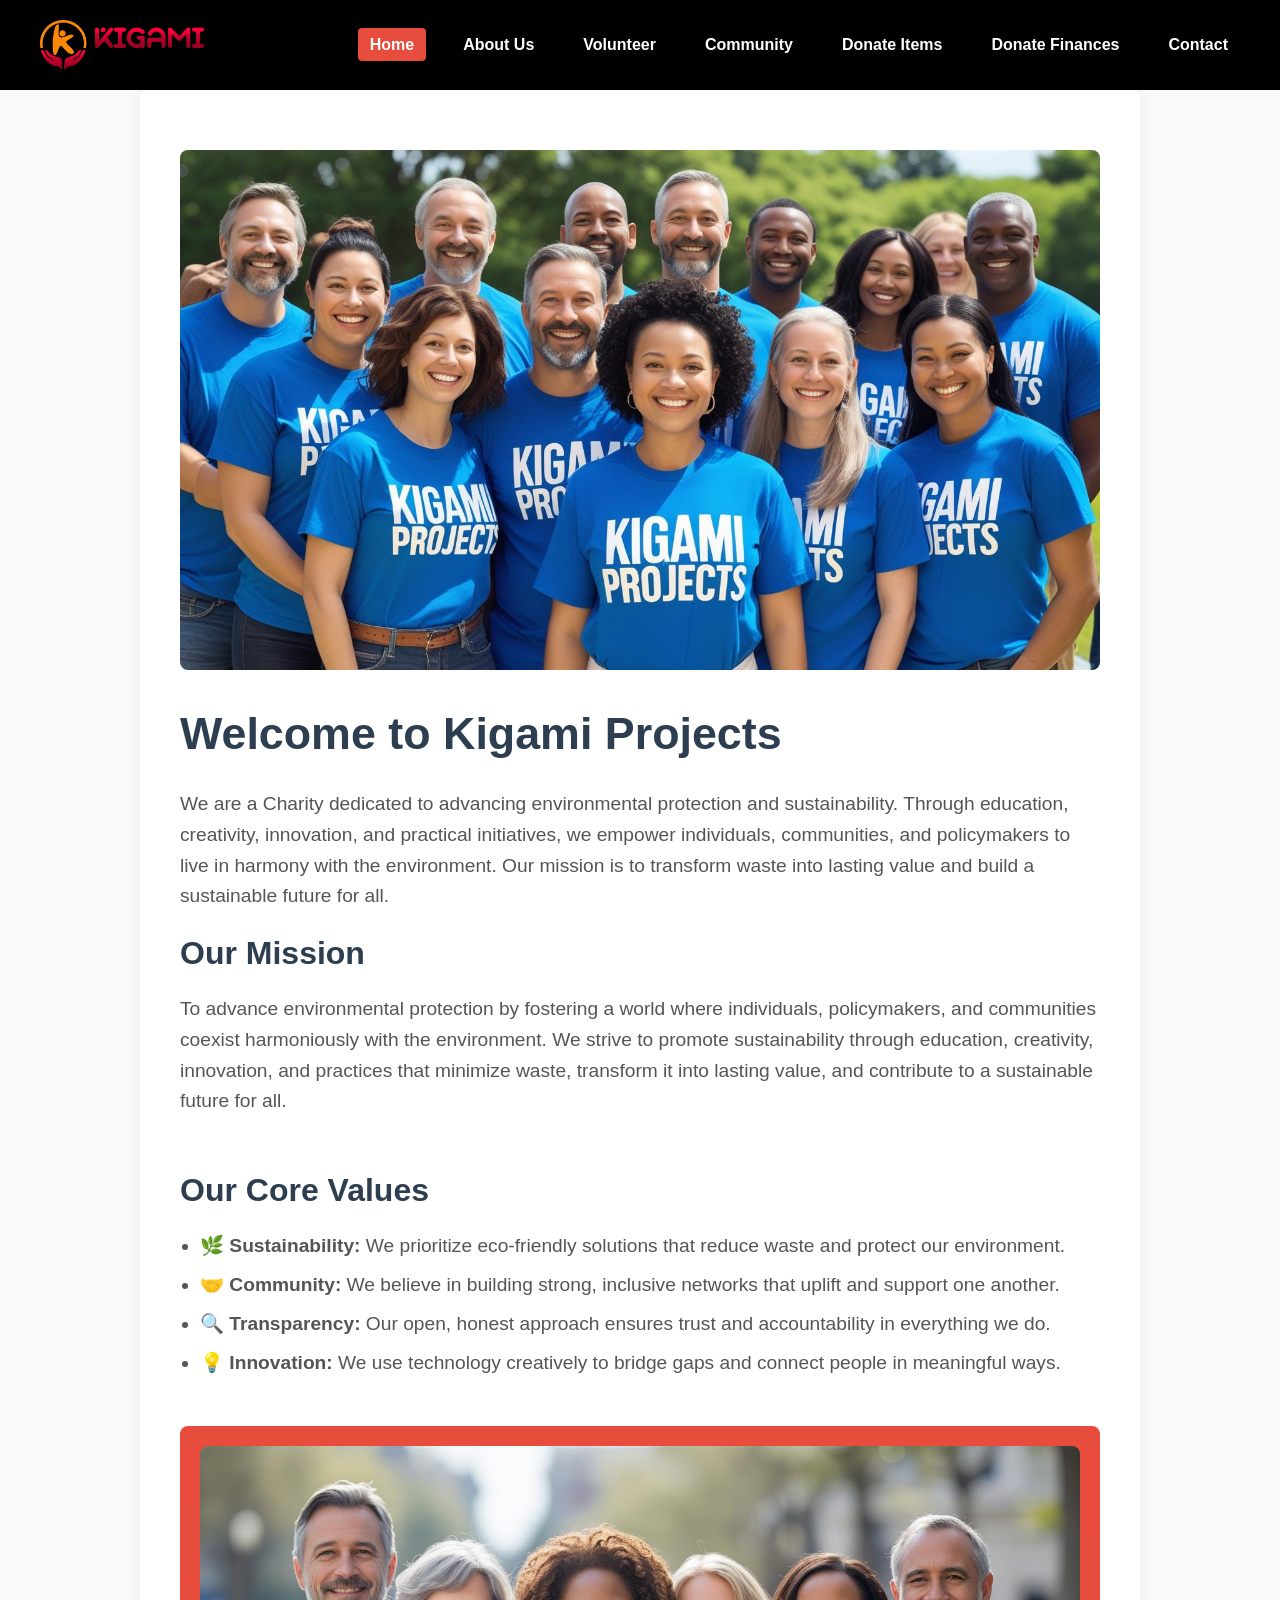
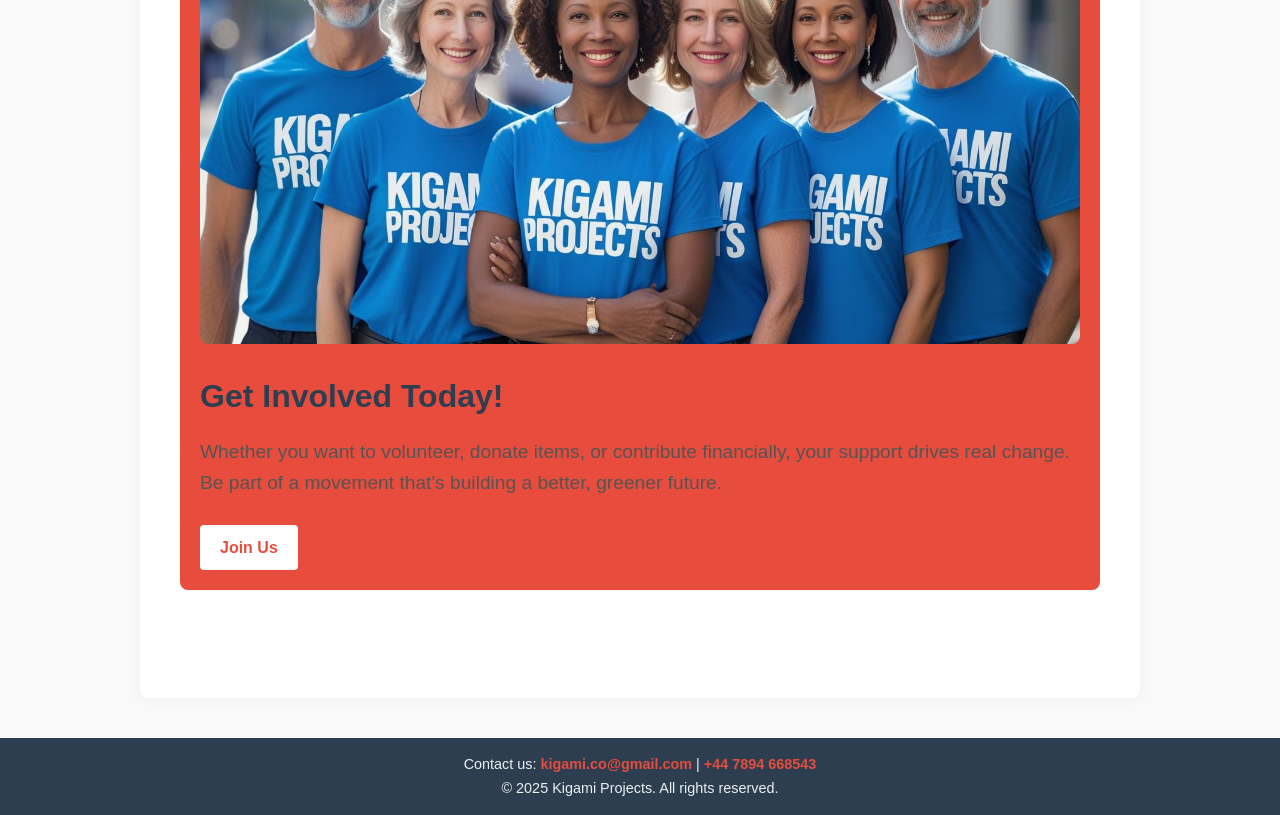
==== index.html @ dee763fe "Update index.html" ====
<!DOCTYPE html>
<html lang="en">
<head>
  <meta charset="UTF-8" />
  <meta name="viewport" content="width=device-width, initial-scale=1" />
  <meta name="description" content="Kigami Projects - Local, sustainable and virtual store via WhatsApp." />
  <title>Kigami Projects</title>
  <style>
    * {
      margin: 0;
      padding: 0;
      box-sizing: border-box;
    }

    body {
      font-family: 'Segoe UI', Tahoma, Geneva, Verdana, sans-serif;
      line-height: 1.6;
      background: #f9f9f9;
      color: #333;
      min-height: 100vh;
      display: flex;
      flex-direction: column;
    }

    header {
      background-color: #000000;
      padding: 20px 40px;
      display: flex;
      align-items: center;
      justify-content: space-between;
      position: relative;
    }

    header img {
      height: 50px;
      width: auto;
    }

    nav ul {
      list-style: none;
      display: flex;
      gap: 25px;
    }

    nav ul li a {
      color: #ffffff;
      text-decoration: none;
      font-weight: 600;
      padding: 8px 12px;
      border-radius: 4px;
      transition: background-color 0.3s ease;
    }

    nav ul li a:hover,
    nav ul li a:focus,
    nav ul li a[aria-current="page"] {
      background-color: #e74c3c;
      color: white;
      outline: none;
    }

    .hamburger {
      display: none;
      flex-direction: column;
      gap: 5px;
      cursor: pointer;
    }

    .hamburger div {
      width: 25px;
      height: 3px;
      background: white;
    }

    .mobile-menu {
      display: none;
      flex-direction: column;
      background-color: #000000;
      position: absolute;
      top: 100%;
      right: 40px;
      width: 200px;
      border-radius: 8px;
      overflow: hidden;
      z-index: 999;
    }

    .mobile-menu.show {
      display: flex;
    }

    .mobile-menu li a {
      padding: 12px 20px;
      display: block;
    }

    main {
      flex-grow: 1;
      padding: 60px 40px;
      max-width: 1000px;
      margin: 0 auto;
      background: white;
      box-shadow: 0 0 15px rgba(0,0,0,0.05);
      border-radius: 8px;
    }

    main h1 {
      font-size: 2.8rem;
      color: #2c3e50;
      margin-bottom: 20px;
    }

    main h2 {
      font-size: 2rem;
      color: #2c3e50;
      margin-bottom: 15px;
    }

    main p, main ul {
      font-size: 1.2rem;
      color: #555;
      margin-bottom: 1rem;
    }

    main ul {
      list-style-type: disc;
      margin-left: 20px;
    }

    main ul li {
      margin-bottom: 0.5rem;
    }

    section img {
      max-width: 100%;
      border-radius: 8px;
      margin-bottom: 20px;
    }

    main section[aria-label="Get Involved"] a {
      display: inline-block;
      margin-top: 10px;
      background: white;
      color: #e74c3c;
      padding: 10px 20px;
      border-radius: 4px;
      font-weight: 700;
      text-decoration: none;
      transition: background-color 0.3s ease;
    }

    main section[aria-label="Get Involved"] a:hover,
    main section[aria-label="Get Involved"] a:focus {
      background-color: #c0392b;
      color: white;
      outline: none;
    }

    footer {
      background-color: #2c3e50;
      color: #ecf0f1;
      padding: 15px 40px;
      text-align: center;
      font-size: 0.9rem;
      margin-top: 40px;
    }

    footer a {
      color: #e74c3c;
      text-decoration: none;
      font-weight: 600;
    }

    footer a:hover,
    footer a:focus {
      text-decoration: underline;
      outline: none;
    }

    @media (max-width: 768px) {
      nav ul {
        display: none;
      }

      .hamburger {
        display: flex;
      }
    }
  </style>
</head>
<body>
  <header>
    <img src="images/logo.png" alt="Kigami Projects Logo" />
    <nav>
      <ul class="desktop-menu" role="menubar" aria-label="Primary navigation">
        <li role="none"><a role="menuitem" href="index.html" aria-current="page">Home</a></li>
        <li role="none"><a role="menuitem" href="about.html">About Us</a></li>
        <!-- Removed Our Story -->
        <li role="none"><a role="menuitem" href="volunteer.html">Volunteer</a></li>
        <li role="none"><a role="menuitem" href="community.html">Community</a></li>
        <li role="none"><a role="menuitem" href="donate-items.html">Donate Items</a></li>
        <li role="none"><a role="menuitem" href="donate-finances.html">Donate Finances</a></li>
        <li role="none"><a role="menuitem" href="contact.html">Contact</a></li>
      </ul>
      <button class="hamburger" aria-label="Toggle menu" aria-expanded="false" aria-controls="mobileMenu" onclick="toggleMenu()">
        <div></div>
        <div></div>
        <div></div>
      </button>
      <ul class="mobile-menu" id="mobileMenu" role="menu" aria-label="Mobile Primary navigation">
        <li role="none"><a role="menuitem" href="index.html">Home</a></li>
        <li role="none"><a role="menuitem" href="about.html">About Us</a></li>
        <!-- Removed Our Story -->
        <li role="none"><a role="menuitem" href="volunteer.html">Volunteer</a></li>
        <li role="none"><a role="menuitem" href="community.html">Community</a></li>
        <li role="none"><a role="menuitem" href="donate-items.html">Donate Items</a></li>
        <li role="none"><a role="menuitem" href="donate-finances.html">Donate Finances</a></li>
        <li role="none"><a role="menuitem" href="contact.html">Contact</a></li>
      </ul>
    </nav>
  </header>

  <main>
    <section aria-label="Welcome Section">
      <img src="images/hero.jpg" alt="Community members engaging in a local sustainable market" />
      <h1>Welcome to Kigami Projects</h1>
      <p>We are a Charity dedicated to advancing environmental protection and sustainability. Through education, creativity, innovation, and practical initiatives, we empower individuals, communities, and policymakers to live in harmony with the environment. Our mission is to transform waste into lasting value and build a sustainable future for all.</p>
    </section>

    <section aria-label="Our Mission" style="margin-bottom: 3rem;">
      <h2>Our Mission</h2>
      <p>To advance environmental protection by fostering a world where individuals, policymakers, and communities coexist harmoniously with the 
        environment. We strive to promote sustainability through education, creativity, innovation, and practices that minimize waste, transform it into 
        lasting value, and contribute to a sustainable future for all.</p>
    </section>

    <section aria-label="Our Values" style="margin-bottom: 3rem;">
      <h2>Our Core Values</h2>
      <ul>
        <li>🌿 <strong>Sustainability:</strong> We prioritize eco-friendly solutions that reduce waste and protect our environment.</li>
        <li>🤝 <strong>Community:</strong> We believe in building strong, inclusive networks that uplift and support one another.</li>
        <li>🔍 <strong>Transparency:</strong> Our open, honest approach ensures trust and accountability in everything we do.</li>
        <li>💡 <strong>Innovation:</strong> We use technology creatively to bridge gaps and connect people in meaningful ways.</li>
      </ul>
    </section>

    <section aria-label="Get Involved" style="margin-bottom: 3rem; background-color: #e74c3c; color: white; padding: 20px; border-radius: 8px;">
      <img src="images/community.jpg" alt="Volunteers and community members working together" />
      <h2>Get Involved Today!</h2>
      <p>Whether you want to volunteer, donate items, or contribute financially, your support drives real change. Be part of a movement that's building a better, greener future.</p>
      <a href="contact.html">Join Us</a>
    </section>
  </main>

  <footer>
    <p>Contact us: <a href="mailto:kigami.co@gmail.com">kigami.co@gmail.com</a> | <a href="tel:+447894668543">+44 7894 668543</a></p>
    <p>&copy; 2025 Kigami Projects. All rights reserved.</p>
  </footer>

  <script>
    function toggleMenu() {
      const menu = document.getElementById("mobileMenu");
      const hamburger = document.querySelector(".hamburger");
      const isExpanded = hamburger.getAttribute("aria-expanded") === "true";
      if (isExpanded) {
        menu.classList.remove("show");
        hamburger.setAttribute("aria-expanded", "false");
      } else {
        menu.classList.add("show");
        hamburger.setAttribute("aria-expanded", "true");
        menu.querySelector("a").focus();
      }
    }
  </script>
</body>
</html>
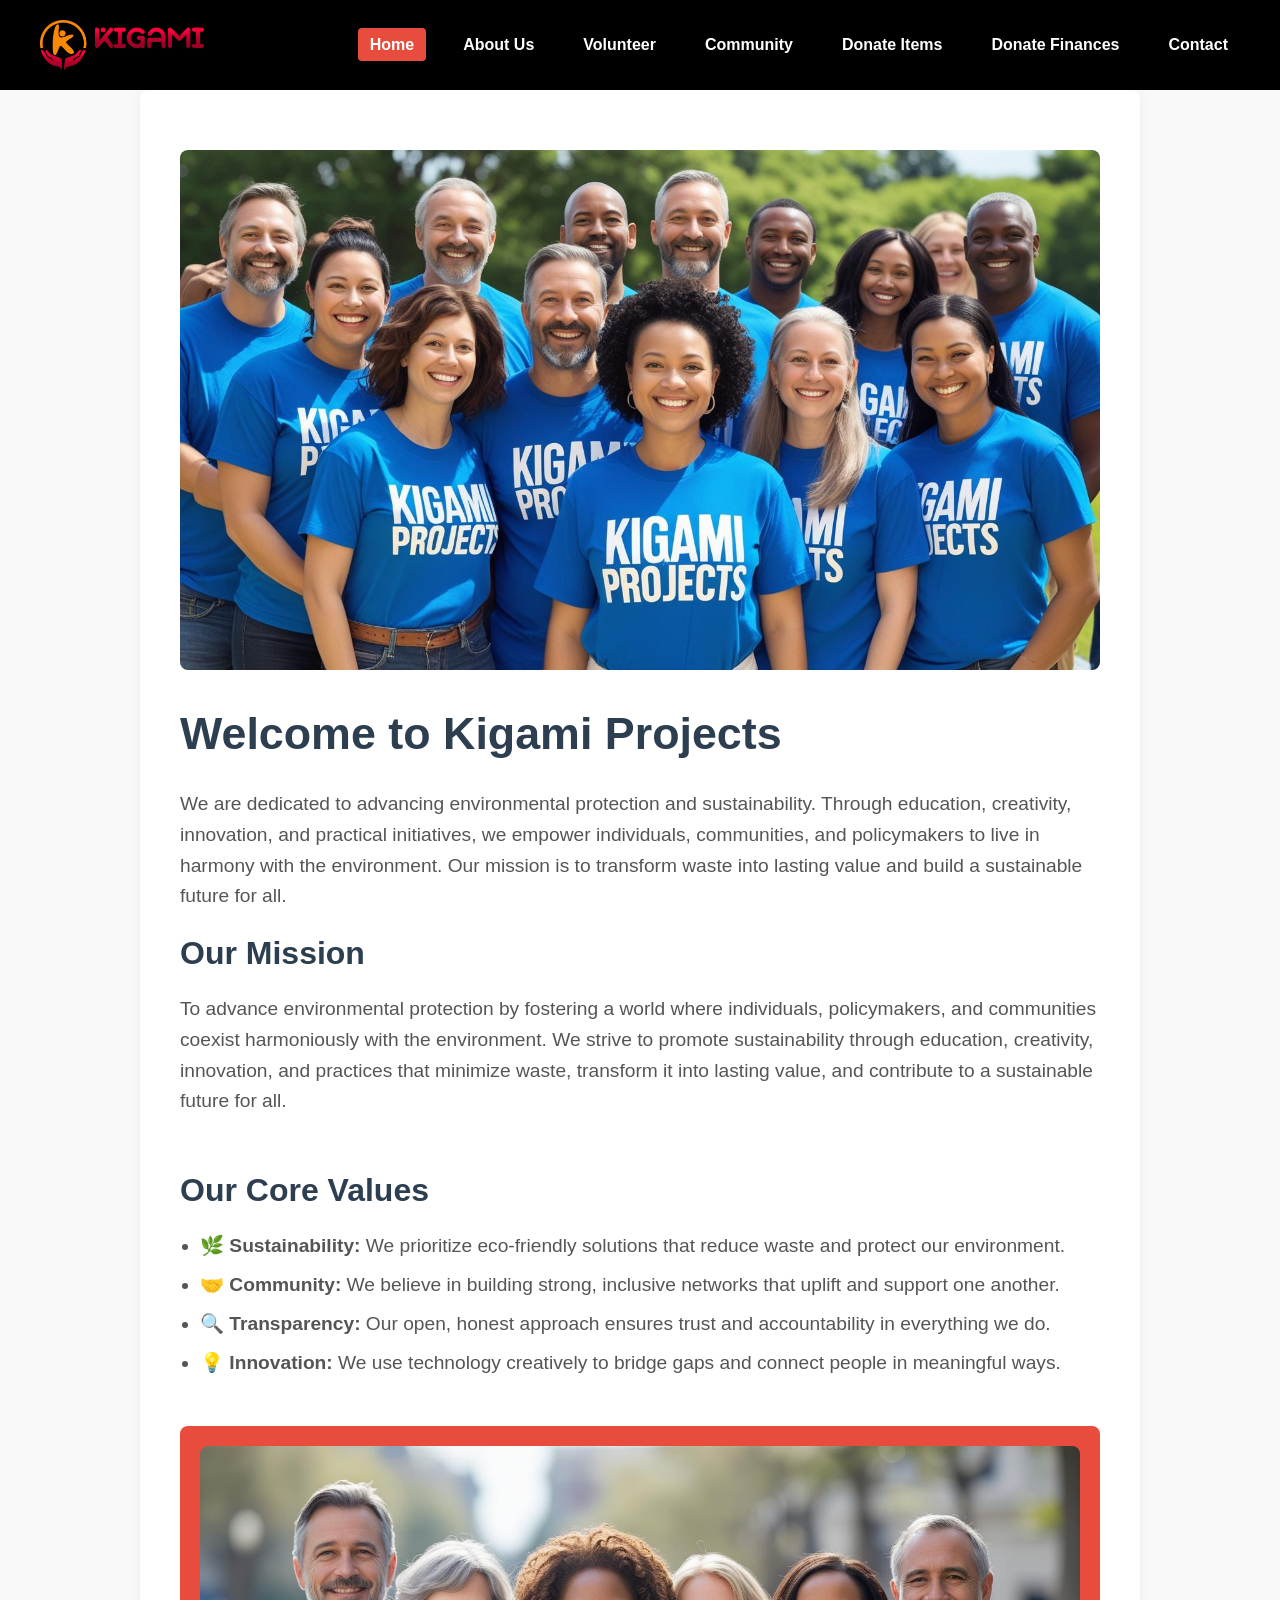
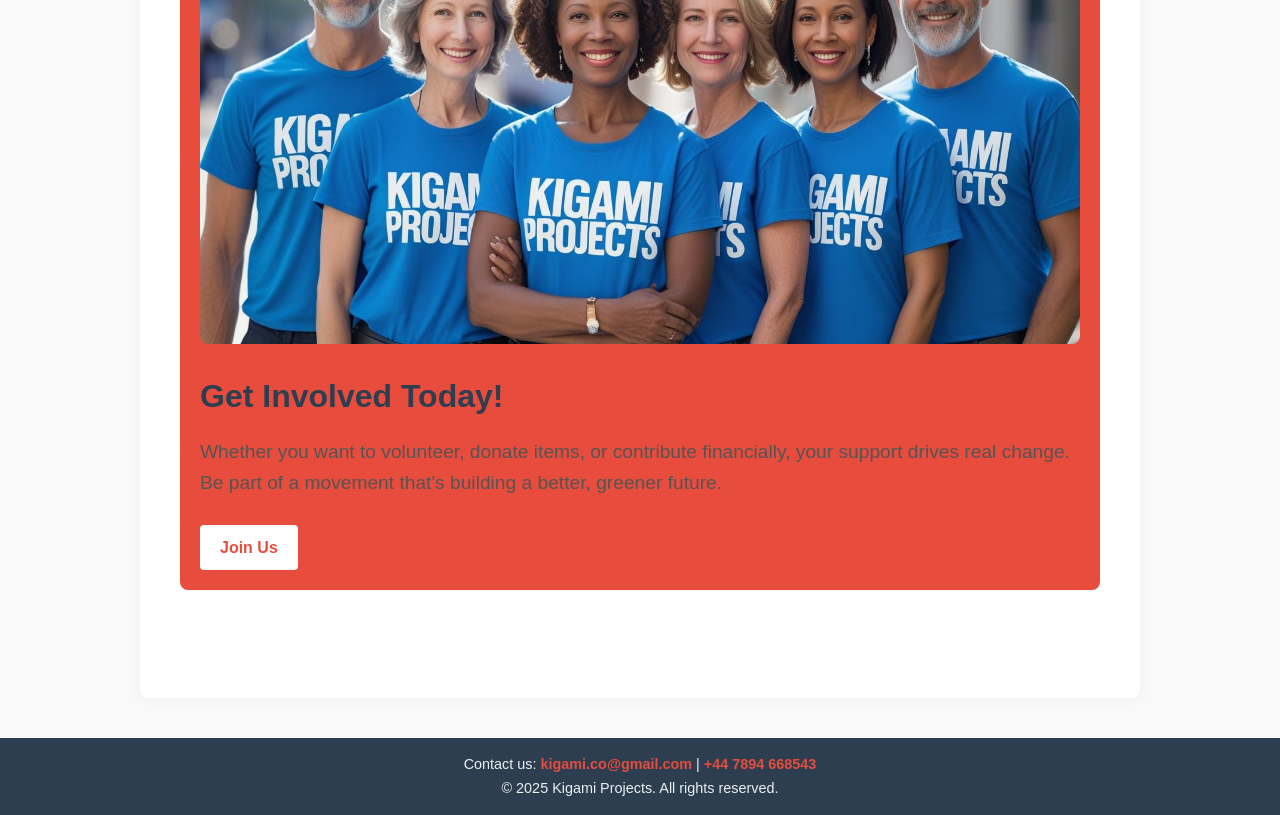
==== commit dd07a84f: "Update community, index, and about pages" ====
--- a/index.html
+++ b/index.html
@@ -224,7 +224,7 @@
     <section aria-label="Welcome Section">
       <img src="images/hero.jpg" alt="Community members engaging in a local sustainable market" />
       <h1>Welcome to Kigami Projects</h1>
-      <p>We are a Charity dedicated to advancing environmental protection and sustainability. Through education, creativity, innovation, and practical initiatives, we empower individuals, communities, and policymakers to live in harmony with the environment. Our mission is to transform waste into lasting value and build a sustainable future for all.</p>
+      <p>We are dedicated to advancing environmental protection and sustainability. Through education, creativity, innovation, and practical initiatives, we empower individuals, communities, and policymakers to live in harmony with the environment. Our mission is to transform waste into lasting value and build a sustainable future for all.</p>
     </section>
 
     <section aria-label="Our Mission" style="margin-bottom: 3rem;">
@@ -273,4 +273,4 @@
     }
   </script>
 </body>
-</html>
+</html>
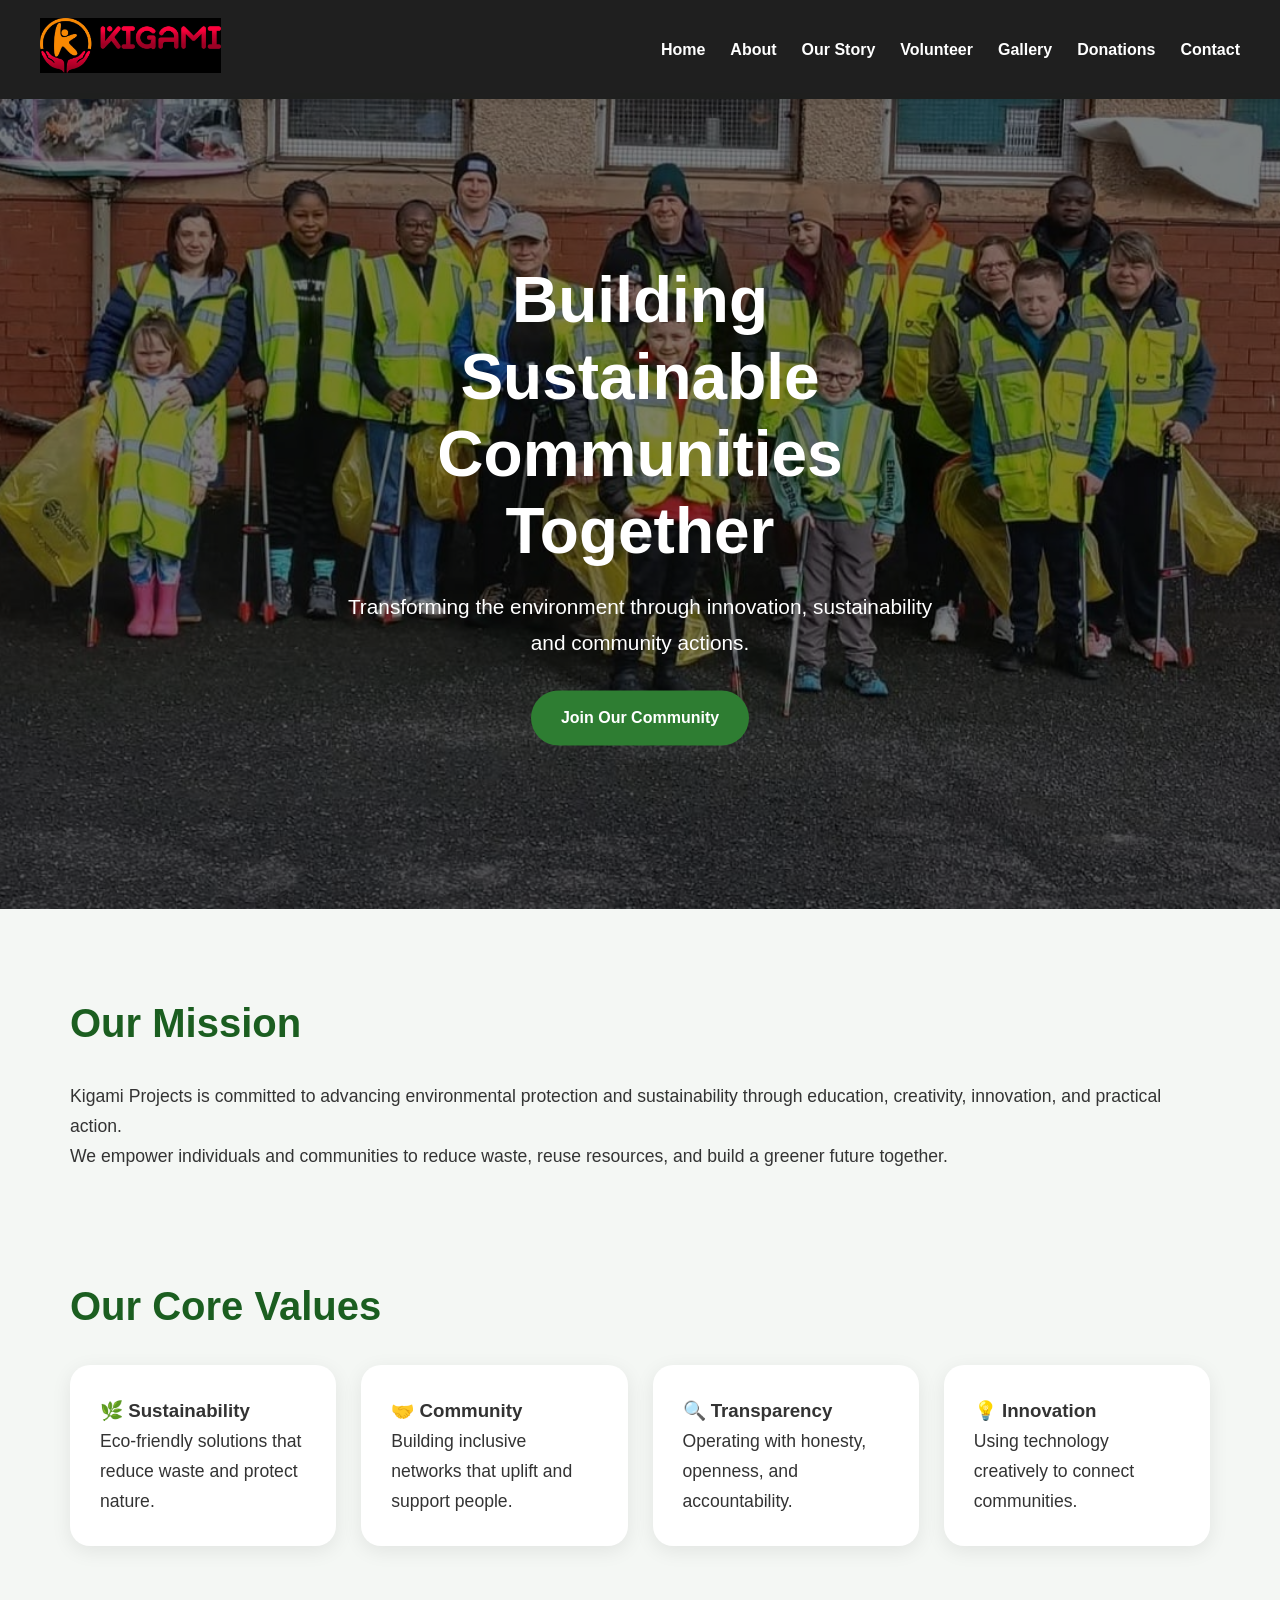
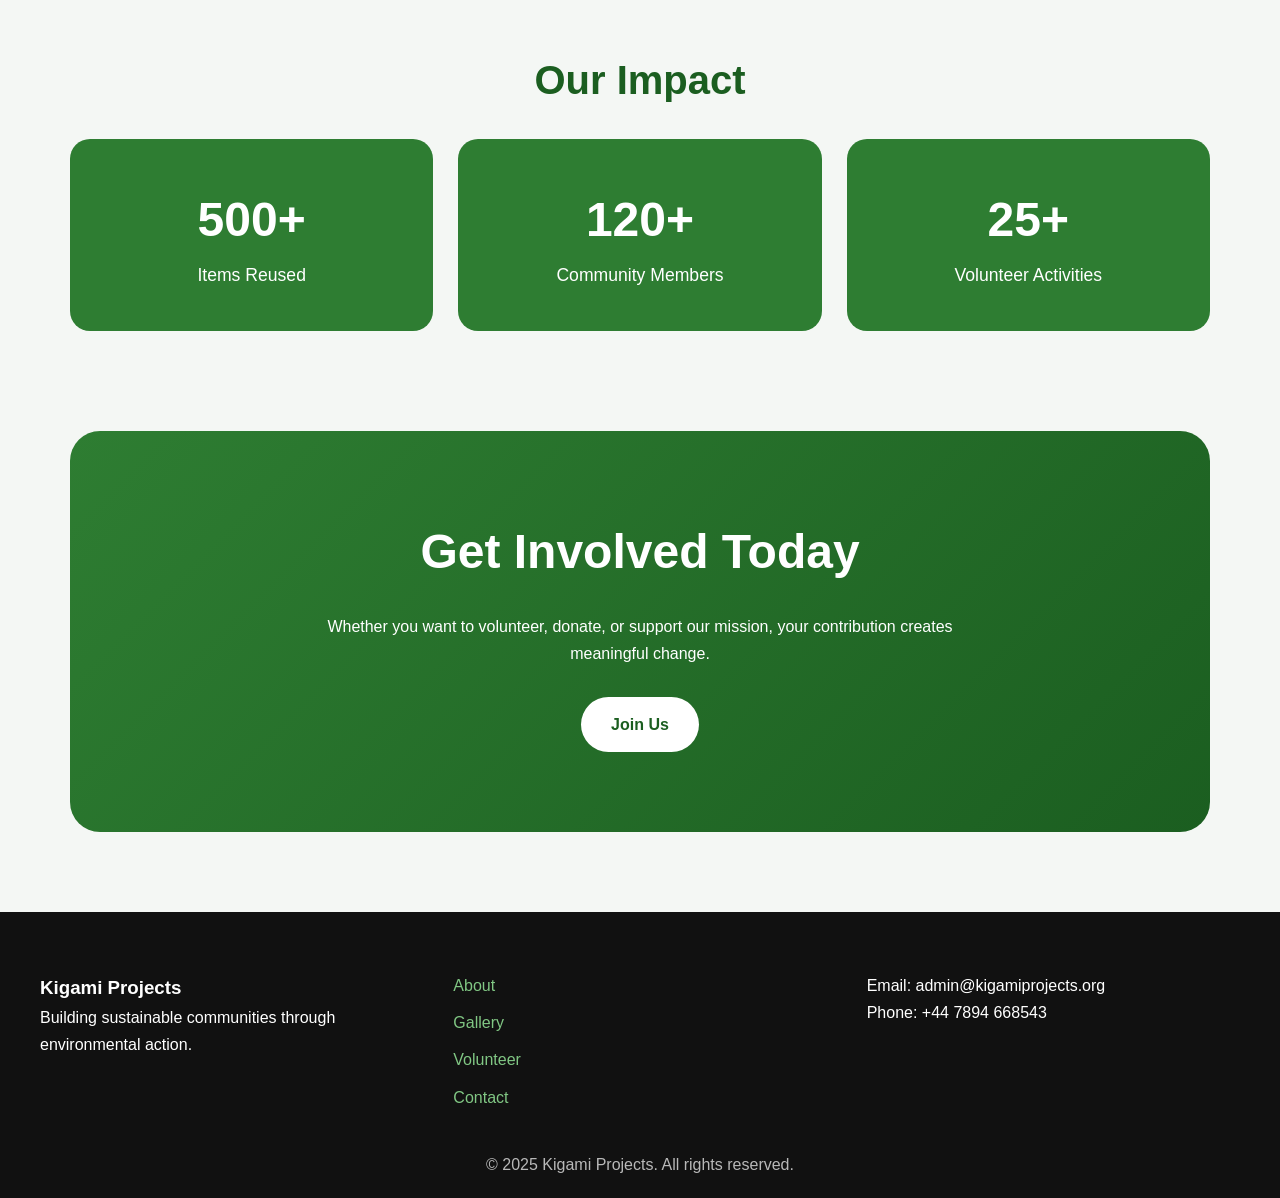
==== commit 907378d9: "Updated Kigami website design and pages" ====
--- a/index.html
+++ b/index.html
@@ -1,276 +1,208 @@
 <!DOCTYPE html>
 <html lang="en">
+  <link rel="stylesheet" href="style.css">
 <head>
   <meta charset="UTF-8" />
-  <meta name="viewport" content="width=device-width, initial-scale=1" />
-  <meta name="description" content="Kigami Projects - Local, sustainable and virtual store via WhatsApp." />
+  <meta name="viewport" content="width=device-width, initial-scale=1.0"/>
+  <meta name="description" content="Kigami Projects - Building sustainable communities through environmental action." />
+
   <title>Kigami Projects</title>
-  <style>
-    * {
-      margin: 0;
-      padding: 0;
-      box-sizing: border-box;
-    }
-
-    body {
-      font-family: 'Segoe UI', Tahoma, Geneva, Verdana, sans-serif;
-      line-height: 1.6;
-      background: #f9f9f9;
-      color: #333;
-      min-height: 100vh;
-      display: flex;
-      flex-direction: column;
-    }
-
-    header {
-      background-color: #000000;
-      padding: 20px 40px;
-      display: flex;
-      align-items: center;
-      justify-content: space-between;
-      position: relative;
-    }
-
-    header img {
-      height: 50px;
-      width: auto;
-    }
-
-    nav ul {
-      list-style: none;
-      display: flex;
-      gap: 25px;
-    }
-
-    nav ul li a {
-      color: #ffffff;
-      text-decoration: none;
-      font-weight: 600;
-      padding: 8px 12px;
-      border-radius: 4px;
-      transition: background-color 0.3s ease;
-    }
-
-    nav ul li a:hover,
-    nav ul li a:focus,
-    nav ul li a[aria-current="page"] {
-      background-color: #e74c3c;
-      color: white;
-      outline: none;
-    }
-
-    .hamburger {
-      display: none;
-      flex-direction: column;
-      gap: 5px;
-      cursor: pointer;
-    }
-
-    .hamburger div {
-      width: 25px;
-      height: 3px;
-      background: white;
-    }
-
-    .mobile-menu {
-      display: none;
-      flex-direction: column;
-      background-color: #000000;
-      position: absolute;
-      top: 100%;
-      right: 40px;
-      width: 200px;
-      border-radius: 8px;
-      overflow: hidden;
-      z-index: 999;
-    }
-
-    .mobile-menu.show {
-      display: flex;
-    }
-
-    .mobile-menu li a {
-      padding: 12px 20px;
-      display: block;
-    }
-
-    main {
-      flex-grow: 1;
-      padding: 60px 40px;
-      max-width: 1000px;
-      margin: 0 auto;
-      background: white;
-      box-shadow: 0 0 15px rgba(0,0,0,0.05);
-      border-radius: 8px;
-    }
-
-    main h1 {
-      font-size: 2.8rem;
-      color: #2c3e50;
-      margin-bottom: 20px;
-    }
-
-    main h2 {
-      font-size: 2rem;
-      color: #2c3e50;
-      margin-bottom: 15px;
-    }
-
-    main p, main ul {
-      font-size: 1.2rem;
-      color: #555;
-      margin-bottom: 1rem;
-    }
-
-    main ul {
-      list-style-type: disc;
-      margin-left: 20px;
-    }
-
-    main ul li {
-      margin-bottom: 0.5rem;
-    }
-
-    section img {
-      max-width: 100%;
-      border-radius: 8px;
-      margin-bottom: 20px;
-    }
-
-    main section[aria-label="Get Involved"] a {
-      display: inline-block;
-      margin-top: 10px;
-      background: white;
-      color: #e74c3c;
-      padding: 10px 20px;
-      border-radius: 4px;
-      font-weight: 700;
-      text-decoration: none;
-      transition: background-color 0.3s ease;
-    }
-
-    main section[aria-label="Get Involved"] a:hover,
-    main section[aria-label="Get Involved"] a:focus {
-      background-color: #c0392b;
-      color: white;
-      outline: none;
-    }
-
-    footer {
-      background-color: #2c3e50;
-      color: #ecf0f1;
-      padding: 15px 40px;
-      text-align: center;
-      font-size: 0.9rem;
-      margin-top: 40px;
-    }
-
-    footer a {
-      color: #e74c3c;
-      text-decoration: none;
-      font-weight: 600;
-    }
-
-    footer a:hover,
-    footer a:focus {
-      text-decoration: underline;
-      outline: none;
-    }
-
-    @media (max-width: 768px) {
-      nav ul {
-        display: none;
-      }
-
-      .hamburger {
-        display: flex;
-      }
-    }
-  </style>
+
+  <link rel="stylesheet" href="style.css">
 </head>
+
 <body>
+
+  <!-- HEADER -->
   <header>
-    <img src="images/logo.png" alt="Kigami Projects Logo" />
+    <div class="logo">
+      <img src="images/logo.png" alt="Kigami Projects Logo">
+    </div>
+
     <nav>
-      <ul class="desktop-menu" role="menubar" aria-label="Primary navigation">
-        <li role="none"><a role="menuitem" href="index.html" aria-current="page">Home</a></li>
-        <li role="none"><a role="menuitem" href="about.html">About Us</a></li>
-        <!-- Removed Our Story -->
-        <li role="none"><a role="menuitem" href="volunteer.html">Volunteer</a></li>
-        <li role="none"><a role="menuitem" href="community.html">Community</a></li>
-        <li role="none"><a role="menuitem" href="donate-items.html">Donate Items</a></li>
-        <li role="none"><a role="menuitem" href="donate-finances.html">Donate Finances</a></li>
-        <li role="none"><a role="menuitem" href="contact.html">Contact</a></li>
+      <ul class="desktop-menu">
+        <li><a href="index.html">Home</a></li>
+        <li><a href="about.html">About</a></li>
+         <li><a href="our-story.html">Our Story</a></li>
+        <li><a href="volunteer.html">Volunteer</a></li>
+        <li><a href="gallery.html">Gallery</a></li>
+        <li><a href="donations.html">Donations</a></li>
+        <li><a href="contact.html">Contact</a></li>
       </ul>
-      <button class="hamburger" aria-label="Toggle menu" aria-expanded="false" aria-controls="mobileMenu" onclick="toggleMenu()">
-        <div></div>
-        <div></div>
-        <div></div>
+
+      <!-- MOBILE MENU BUTTON -->
+      <button class="hamburger" onclick="toggleMenu()">
+        ☰
       </button>
-      <ul class="mobile-menu" id="mobileMenu" role="menu" aria-label="Mobile Primary navigation">
-        <li role="none"><a role="menuitem" href="index.html">Home</a></li>
-        <li role="none"><a role="menuitem" href="about.html">About Us</a></li>
-        <!-- Removed Our Story -->
-        <li role="none"><a role="menuitem" href="volunteer.html">Volunteer</a></li>
-        <li role="none"><a role="menuitem" href="community.html">Community</a></li>
-        <li role="none"><a role="menuitem" href="donate-items.html">Donate Items</a></li>
-        <li role="none"><a role="menuitem" href="donate-finances.html">Donate Finances</a></li>
-        <li role="none"><a role="menuitem" href="contact.html">Contact</a></li>
+
+      <!-- MOBILE MENU -->
+      <ul class="mobile-menu" id="mobileMenu">
+        <li><a href="index.html">Home</a></li>
+        <li><a href="about.html">About</a></li>
+         <li><a href="our-story.html">Our Story</a></li>
+        <li><a href="volunteer.html">Volunteer</a></li>
+        <li><a href="gallery.html">Gallery</a></li>
+        <li><a href="donations.html">Donations</a></li>
+        <li><a href="contact.html">Contact</a></li>
       </ul>
     </nav>
   </header>
 
+  <!-- HERO SECTION -->
+  <section class="hero">
+
+    <div class="hero-overlay"></div>
+
+    <img src="images/hero.jpg" alt="Community sustainability project">
+
+    <div class="hero-content">
+      <h1>Building Sustainable Communities Together</h1>
+
+      <p>
+        Transforming the environment through innovation, sustainability and community actions.
+      </p>
+
+      <a href="volunteer.html" class="btn">
+        Join Our Community
+      </a>
+    </div>
+
+  </section>
+
+  <!-- MAIN CONTENT -->
   <main>
-    <section aria-label="Welcome Section">
-      <img src="images/hero.jpg" alt="Community members engaging in a local sustainable market" />
-      <h1>Welcome to Kigami Projects</h1>
-      <p>We are dedicated to advancing environmental protection and sustainability. Through education, creativity, innovation, and practical initiatives, we empower individuals, communities, and policymakers to live in harmony with the environment. Our mission is to transform waste into lasting value and build a sustainable future for all.</p>
-    </section>
-
-    <section aria-label="Our Mission" style="margin-bottom: 3rem;">
+
+    <!-- MISSION -->
+    <section class="section">
       <h2>Our Mission</h2>
-      <p>To advance environmental protection by fostering a world where individuals, policymakers, and communities coexist harmoniously with the 
-        environment. We strive to promote sustainability through education, creativity, innovation, and practices that minimize waste, transform it into 
-        lasting value, and contribute to a sustainable future for all.</p>
-    </section>
-
-    <section aria-label="Our Values" style="margin-bottom: 3rem;">
+
+      <p>
+        Kigami Projects is committed to advancing environmental
+        protection and sustainability through education,
+        creativity, innovation, and practical action.
+      </p>
+
+      <p>
+        We empower individuals and communities to reduce waste,
+        reuse resources, and build a greener future together.
+      </p>
+    </section>
+
+    <!-- VALUES -->
+    <section class="section">
       <h2>Our Core Values</h2>
-      <ul>
-        <li>🌿 <strong>Sustainability:</strong> We prioritize eco-friendly solutions that reduce waste and protect our environment.</li>
-        <li>🤝 <strong>Community:</strong> We believe in building strong, inclusive networks that uplift and support one another.</li>
-        <li>🔍 <strong>Transparency:</strong> Our open, honest approach ensures trust and accountability in everything we do.</li>
-        <li>💡 <strong>Innovation:</strong> We use technology creatively to bridge gaps and connect people in meaningful ways.</li>
-      </ul>
-    </section>
-
-    <section aria-label="Get Involved" style="margin-bottom: 3rem; background-color: #e74c3c; color: white; padding: 20px; border-radius: 8px;">
-      <img src="images/community.jpg" alt="Volunteers and community members working together" />
-      <h2>Get Involved Today!</h2>
-      <p>Whether you want to volunteer, donate items, or contribute financially, your support drives real change. Be part of a movement that's building a better, greener future.</p>
-      <a href="contact.html">Join Us</a>
-    </section>
+
+      <div class="values-grid">
+
+        <div class="value-card">
+          <h3>🌿 Sustainability</h3>
+          <p>
+            Eco-friendly solutions that reduce waste and protect nature.
+          </p>
+        </div>
+
+        <div class="value-card">
+          <h3>🤝 Community</h3>
+          <p>
+            Building inclusive networks that uplift and support people.
+          </p>
+        </div>
+
+        <div class="value-card">
+          <h3>🔍 Transparency</h3>
+          <p>
+            Operating with honesty, openness, and accountability.
+          </p>
+        </div>
+
+        <div class="value-card">
+          <h3>💡 Innovation</h3>
+          <p>
+            Using technology creatively to connect communities.
+          </p>
+        </div>
+
+      </div>
+    </section>
+
+    <!-- IMPACT -->
+    <section class="section impact-section">
+
+      <h2>Our Impact</h2>
+
+      <div class="impact-grid">
+
+        <div class="impact-card">
+          <h3>500+</h3>
+          <p>Items Reused</p>
+        </div>
+
+        <div class="impact-card">
+          <h3>120+</h3>
+          <p>Community Members</p>
+        </div>
+
+        <div class="impact-card">
+          <h3>25+</h3>
+          <p>Volunteer Activities</p>
+        </div>
+
+      </div>
+
+    </section>
+
+    <!-- CTA -->
+    <section class="cta-section">
+
+      <h2>Get Involved Today</h2>
+
+      <p>
+        Whether you want to volunteer, donate, or support our mission,
+        your contribution creates meaningful change.
+      </p>
+
+      <a href="contact.html" class="btn white-btn">
+        Join Us
+      </a>
+
+    </section>
+
   </main>
 
+  <!-- FOOTER -->
   <footer>
-    <p>Contact us: <a href="mailto:kigami.co@gmail.com">kigami.co@gmail.com</a> | <a href="tel:+447894668543">+44 7894 668543</a></p>
-    <p>&copy; 2025 Kigami Projects. All rights reserved.</p>
+
+    <div class="footer-content">
+
+      <div>
+        <h3>Kigami Projects</h3>
+
+        <p>
+          Building sustainable communities through environmental action.
+        </p>
+      </div>
+
+      <div class="footer-links">
+        <a href="about.html">About</a>
+        <a href="gallery.html">Gallery</a>
+        <a href="volunteer.html">Volunteer</a>
+        <a href="contact.html">Contact</a>
+      </div>
+
+      <div>
+        <p>Email: admin@kigamiprojects.org</p>
+        <p>Phone: +44 7894 668543</p>
+      </div>
+
+    </div>
+
+    <p class="copyright">
+      © 2025 Kigami Projects. All rights reserved.
+    </p>
+
   </footer>
 
-  <script>
-    function toggleMenu() {
-      const menu = document.getElementById("mobileMenu");
-      const hamburger = document.querySelector(".hamburger");
-      const isExpanded = hamburger.getAttribute("aria-expanded") === "true";
-      if (isExpanded) {
-        menu.classList.remove("show");
-        hamburger.setAttribute("aria-expanded", "false");
-      } else {
-        menu.classList.add("show");
-        hamburger.setAttribute("aria-expanded", "true");
-        menu.querySelector("a").focus();
-      }
-    }
-  </script>
+  <script src="script.js"></script>
+
 </body>
 </html>
--- a/style.css
+++ b/style.css
@@ -0,0 +1,431 @@
+* {
+  margin: 0;
+  padding: 0;
+  box-sizing: border-box;
+}
+
+body {
+  font-family: 'Segoe UI', sans-serif;
+  background: #f4f7f4;
+  color: #333;
+  line-height: 1.7;
+}
+
+/* HEADER */
+
+header {
+  position: sticky;
+  top: 0;
+  z-index: 1000;
+
+  display: flex;
+  justify-content: space-between;
+  align-items: center;
+
+  padding: 18px 40px;
+
+  background: rgba(20,20,20,0.95);
+  backdrop-filter: blur(10px);
+
+  box-shadow: 0 2px 10px rgba(0,0,0,0.1);
+}
+
+.logo img {
+  height: 55px;
+}
+
+.desktop-menu {
+  display: flex;
+  gap: 25px;
+  list-style: none;
+}
+
+.desktop-menu a {
+  text-decoration: none;
+  color: white;
+  font-weight: 600;
+  transition: 0.3s ease;
+}
+
+.desktop-menu a:hover,
+.desktop-menu .active {
+  color: #81c784;
+}
+
+/* HERO */
+
+.hero {
+  position: relative;
+  height: 90vh;
+  overflow: hidden;
+}
+
+.hero img {
+  width: 100%;
+  height: 100%;
+  object-fit: cover;
+}
+
+.hero-overlay {
+  position: absolute;
+  inset: 0;
+  background: rgba(0,0,0,0.5);
+}
+
+.hero-content {
+  position: absolute;
+  top: 50%;
+  left: 50%;
+
+  transform: translate(-50%, -50%);
+
+  text-align: center;
+  color: white;
+
+  max-width: 800px;
+  padding: 20px;
+}
+
+.hero-content h1 {
+  font-size: 4rem;
+  margin-bottom: 20px;
+  line-height: 1.2;
+}
+
+.hero-content p {
+  font-size: 1.3rem;
+  margin-bottom: 30px;
+}
+
+/* BUTTONS */
+
+.btn {
+  display: inline-block;
+  padding: 14px 30px;
+
+  background: #2e7d32;
+  color: white;
+
+  text-decoration: none;
+  font-weight: bold;
+
+  border-radius: 50px;
+
+  transition: 0.3s ease;
+}
+
+.btn:hover {
+  transform: translateY(-3px);
+  background: #1b5e20;
+}
+
+.white-btn {
+  background: white;
+  color: #1b5e20;
+}
+
+/* MAIN */
+
+main {
+  max-width: 1200px;
+  margin: auto;
+  padding: 80px 30px;
+}
+
+.section {
+  margin-bottom: 100px;
+}
+
+.section h2 {
+  font-size: 2.5rem;
+  margin-bottom: 25px;
+  color: #1b5e20;
+}
+
+.section p {
+  font-size: 1.1rem;
+}
+
+/* VALUES */
+
+.values-grid {
+  display: grid;
+  grid-template-columns: repeat(auto-fit, minmax(250px,1fr));
+  gap: 25px;
+}
+
+.value-card {
+  background: white;
+  padding: 30px;
+  border-radius: 20px;
+
+  box-shadow: 0 5px 20px rgba(0,0,0,0.08);
+
+  transition: 0.3s ease;
+}
+
+.value-card:hover {
+  transform: translateY(-5px);
+}
+
+/* IMPACT */
+
+.impact-section {
+  text-align: center;
+}
+
+.impact-grid {
+  display: grid;
+  grid-template-columns: repeat(auto-fit, minmax(220px,1fr));
+  gap: 25px;
+}
+
+.impact-card {
+  background: #2e7d32;
+  color: white;
+
+  padding: 40px 20px;
+  border-radius: 20px;
+}
+
+.impact-card h3 {
+  font-size: 3rem;
+}
+
+/* CTA */
+
+.cta-section {
+  background: linear-gradient(135deg, #2e7d32, #1b5e20);
+
+  color: white;
+
+  padding: 80px 40px;
+  border-radius: 30px;
+
+  text-align: center;
+}
+
+.cta-section h2 {
+  font-size: 3rem;
+  margin-bottom: 20px;
+}
+
+.cta-section p {
+  max-width: 700px;
+  margin: auto;
+  margin-bottom: 30px;
+}
+
+/* FOOTER */
+
+footer {
+  background: #111;
+  color: white;
+
+  padding: 60px 40px 20px;
+}
+
+.footer-content {
+  display: grid;
+  grid-template-columns: repeat(auto-fit, minmax(250px,1fr));
+
+  gap: 40px;
+
+  margin-bottom: 40px;
+}
+
+.footer-links {
+  display: flex;
+  flex-direction: column;
+  gap: 10px;
+}
+
+.footer-links a {
+  color: #81c784;
+  text-decoration: none;
+}
+
+.copyright {
+  text-align: center;
+  opacity: 0.7;
+}
+
+/* MOBILE */
+
+.hamburger {
+  display: none;
+}
+
+.mobile-menu {
+  display: none;
+}
+
+@media (max-width: 768px) {
+
+  .desktop-menu {
+    display: none;
+  }
+
+  .hamburger {
+    display: block;
+
+    background: none;
+    border: none;
+
+    color: white;
+    font-size: 2rem;
+
+    cursor: pointer;
+  }
+
+  .mobile-menu {
+    position: absolute;
+    top: 90px;
+    right: 20px;
+
+    background: #111;
+
+    list-style: none;
+
+    width: 220px;
+
+    border-radius: 10px;
+
+    overflow: hidden;
+  }
+
+  .mobile-menu.show {
+    display: block;
+  }
+
+  .mobile-menu li a {
+    display: block;
+
+    padding: 15px 20px;
+
+    color: white;
+    text-decoration: none;
+  }
+
+  .hero-content h1 {
+    font-size: 2.5rem;
+  }
+
+  .cta-section h2 {
+    font-size: 2rem;
+  }
+}
+@media (max-width: 768px) {
+
+  body {
+    overflow-x: hidden;
+  }
+
+  header {
+    padding: 15px 20px;
+  }
+
+  header h1 {
+    font-size: 1.5rem;
+    text-align: center;
+  }
+
+  nav {
+    margin-top: 0;
+  }
+
+  .nav-list {
+    flex-direction: column;
+    align-items: flex-start;
+    background-color: #0e0e0e;
+    position: absolute;
+    top: 70px;
+    left: 0;
+    width: 100%;
+    max-height: 0;
+    overflow: hidden;
+    transition: max-height 0.3s ease-in-out;
+    border-top: 1px solid #333;
+    z-index: 999;
+  }
+
+  .nav-list.active {
+    max-height: 600px;
+  }
+
+  .nav-list li {
+    width: 100%;
+  }
+
+  .nav-list li a {
+    padding: 15px 20px;
+    width: 100%;
+    display: block;
+    text-align: left;
+    border-bottom: 1px solid #333;
+    font-size: 1rem;
+  }
+
+  .hamburger {
+    display: block;
+    top: 15px;
+    right: 20px;
+  }
+
+  main,
+  .form-section {
+    margin: 20px 10px;
+    padding: 20px 15px;
+    width: auto;
+  }
+
+  main h1,
+  main h2,
+  .form-section h2 {
+    font-size: 1.7rem;
+  }
+
+  main p,
+  .form-section p,
+  form label,
+  form input,
+  form textarea {
+    font-size: 1rem;
+  }
+
+  .hero-image,
+  .community-image,
+  .qr-code,
+  .team-image,
+  .content-image,
+  .image-grid img,
+  main img {
+    width: 100%;
+    height: auto;
+    max-width: 100%;
+  }
+
+  .image-grid {
+    flex-direction: column;
+    align-items: center;
+  }
+
+  .back-link,
+  .back-button-container {
+    padding: 0 15px;
+    text-align: center;
+  }
+
+  .back-button-container a,
+  .back-link a,
+  .donate-button,
+  form button {
+    width: 100%;
+    text-align: center;
+  }
+
+  footer {
+    padding: 20px 15px;
+    font-size: 0.9rem;
+  }
+}
--- a/style.css
+++ b/style.css
@@ -0,0 +1,431 @@
+* {
+  margin: 0;
+  padding: 0;
+  box-sizing: border-box;
+}
+
+body {
+  font-family: 'Segoe UI', sans-serif;
+  background: #f4f7f4;
+  color: #333;
+  line-height: 1.7;
+}
+
+/* HEADER */
+
+header {
+  position: sticky;
+  top: 0;
+  z-index: 1000;
+
+  display: flex;
+  justify-content: space-between;
+  align-items: center;
+
+  padding: 18px 40px;
+
+  background: rgba(20,20,20,0.95);
+  backdrop-filter: blur(10px);
+
+  box-shadow: 0 2px 10px rgba(0,0,0,0.1);
+}
+
+.logo img {
+  height: 55px;
+}
+
+.desktop-menu {
+  display: flex;
+  gap: 25px;
+  list-style: none;
+}
+
+.desktop-menu a {
+  text-decoration: none;
+  color: white;
+  font-weight: 600;
+  transition: 0.3s ease;
+}
+
+.desktop-menu a:hover,
+.desktop-menu .active {
+  color: #81c784;
+}
+
+/* HERO */
+
+.hero {
+  position: relative;
+  height: 90vh;
+  overflow: hidden;
+}
+
+.hero img {
+  width: 100%;
+  height: 100%;
+  object-fit: cover;
+}
+
+.hero-overlay {
+  position: absolute;
+  inset: 0;
+  background: rgba(0,0,0,0.5);
+}
+
+.hero-content {
+  position: absolute;
+  top: 50%;
+  left: 50%;
+
+  transform: translate(-50%, -50%);
+
+  text-align: center;
+  color: white;
+
+  max-width: 800px;
+  padding: 20px;
+}
+
+.hero-content h1 {
+  font-size: 4rem;
+  margin-bottom: 20px;
+  line-height: 1.2;
+}
+
+.hero-content p {
+  font-size: 1.3rem;
+  margin-bottom: 30px;
+}
+
+/* BUTTONS */
+
+.btn {
+  display: inline-block;
+  padding: 14px 30px;
+
+  background: #2e7d32;
+  color: white;
+
+  text-decoration: none;
+  font-weight: bold;
+
+  border-radius: 50px;
+
+  transition: 0.3s ease;
+}
+
+.btn:hover {
+  transform: translateY(-3px);
+  background: #1b5e20;
+}
+
+.white-btn {
+  background: white;
+  color: #1b5e20;
+}
+
+/* MAIN */
+
+main {
+  max-width: 1200px;
+  margin: auto;
+  padding: 80px 30px;
+}
+
+.section {
+  margin-bottom: 100px;
+}
+
+.section h2 {
+  font-size: 2.5rem;
+  margin-bottom: 25px;
+  color: #1b5e20;
+}
+
+.section p {
+  font-size: 1.1rem;
+}
+
+/* VALUES */
+
+.values-grid {
+  display: grid;
+  grid-template-columns: repeat(auto-fit, minmax(250px,1fr));
+  gap: 25px;
+}
+
+.value-card {
+  background: white;
+  padding: 30px;
+  border-radius: 20px;
+
+  box-shadow: 0 5px 20px rgba(0,0,0,0.08);
+
+  transition: 0.3s ease;
+}
+
+.value-card:hover {
+  transform: translateY(-5px);
+}
+
+/* IMPACT */
+
+.impact-section {
+  text-align: center;
+}
+
+.impact-grid {
+  display: grid;
+  grid-template-columns: repeat(auto-fit, minmax(220px,1fr));
+  gap: 25px;
+}
+
+.impact-card {
+  background: #2e7d32;
+  color: white;
+
+  padding: 40px 20px;
+  border-radius: 20px;
+}
+
+.impact-card h3 {
+  font-size: 3rem;
+}
+
+/* CTA */
+
+.cta-section {
+  background: linear-gradient(135deg, #2e7d32, #1b5e20);
+
+  color: white;
+
+  padding: 80px 40px;
+  border-radius: 30px;
+
+  text-align: center;
+}
+
+.cta-section h2 {
+  font-size: 3rem;
+  margin-bottom: 20px;
+}
+
+.cta-section p {
+  max-width: 700px;
+  margin: auto;
+  margin-bottom: 30px;
+}
+
+/* FOOTER */
+
+footer {
+  background: #111;
+  color: white;
+
+  padding: 60px 40px 20px;
+}
+
+.footer-content {
+  display: grid;
+  grid-template-columns: repeat(auto-fit, minmax(250px,1fr));
+
+  gap: 40px;
+
+  margin-bottom: 40px;
+}
+
+.footer-links {
+  display: flex;
+  flex-direction: column;
+  gap: 10px;
+}
+
+.footer-links a {
+  color: #81c784;
+  text-decoration: none;
+}
+
+.copyright {
+  text-align: center;
+  opacity: 0.7;
+}
+
+/* MOBILE */
+
+.hamburger {
+  display: none;
+}
+
+.mobile-menu {
+  display: none;
+}
+
+@media (max-width: 768px) {
+
+  .desktop-menu {
+    display: none;
+  }
+
+  .hamburger {
+    display: block;
+
+    background: none;
+    border: none;
+
+    color: white;
+    font-size: 2rem;
+
+    cursor: pointer;
+  }
+
+  .mobile-menu {
+    position: absolute;
+    top: 90px;
+    right: 20px;
+
+    background: #111;
+
+    list-style: none;
+
+    width: 220px;
+
+    border-radius: 10px;
+
+    overflow: hidden;
+  }
+
+  .mobile-menu.show {
+    display: block;
+  }
+
+  .mobile-menu li a {
+    display: block;
+
+    padding: 15px 20px;
+
+    color: white;
+    text-decoration: none;
+  }
+
+  .hero-content h1 {
+    font-size: 2.5rem;
+  }
+
+  .cta-section h2 {
+    font-size: 2rem;
+  }
+}
+@media (max-width: 768px) {
+
+  body {
+    overflow-x: hidden;
+  }
+
+  header {
+    padding: 15px 20px;
+  }
+
+  header h1 {
+    font-size: 1.5rem;
+    text-align: center;
+  }
+
+  nav {
+    margin-top: 0;
+  }
+
+  .nav-list {
+    flex-direction: column;
+    align-items: flex-start;
+    background-color: #0e0e0e;
+    position: absolute;
+    top: 70px;
+    left: 0;
+    width: 100%;
+    max-height: 0;
+    overflow: hidden;
+    transition: max-height 0.3s ease-in-out;
+    border-top: 1px solid #333;
+    z-index: 999;
+  }
+
+  .nav-list.active {
+    max-height: 600px;
+  }
+
+  .nav-list li {
+    width: 100%;
+  }
+
+  .nav-list li a {
+    padding: 15px 20px;
+    width: 100%;
+    display: block;
+    text-align: left;
+    border-bottom: 1px solid #333;
+    font-size: 1rem;
+  }
+
+  .hamburger {
+    display: block;
+    top: 15px;
+    right: 20px;
+  }
+
+  main,
+  .form-section {
+    margin: 20px 10px;
+    padding: 20px 15px;
+    width: auto;
+  }
+
+  main h1,
+  main h2,
+  .form-section h2 {
+    font-size: 1.7rem;
+  }
+
+  main p,
+  .form-section p,
+  form label,
+  form input,
+  form textarea {
+    font-size: 1rem;
+  }
+
+  .hero-image,
+  .community-image,
+  .qr-code,
+  .team-image,
+  .content-image,
+  .image-grid img,
+  main img {
+    width: 100%;
+    height: auto;
+    max-width: 100%;
+  }
+
+  .image-grid {
+    flex-direction: column;
+    align-items: center;
+  }
+
+  .back-link,
+  .back-button-container {
+    padding: 0 15px;
+    text-align: center;
+  }
+
+  .back-button-container a,
+  .back-link a,
+  .donate-button,
+  form button {
+    width: 100%;
+    text-align: center;
+  }
+
+  footer {
+    padding: 20px 15px;
+    font-size: 0.9rem;
+  }
+}
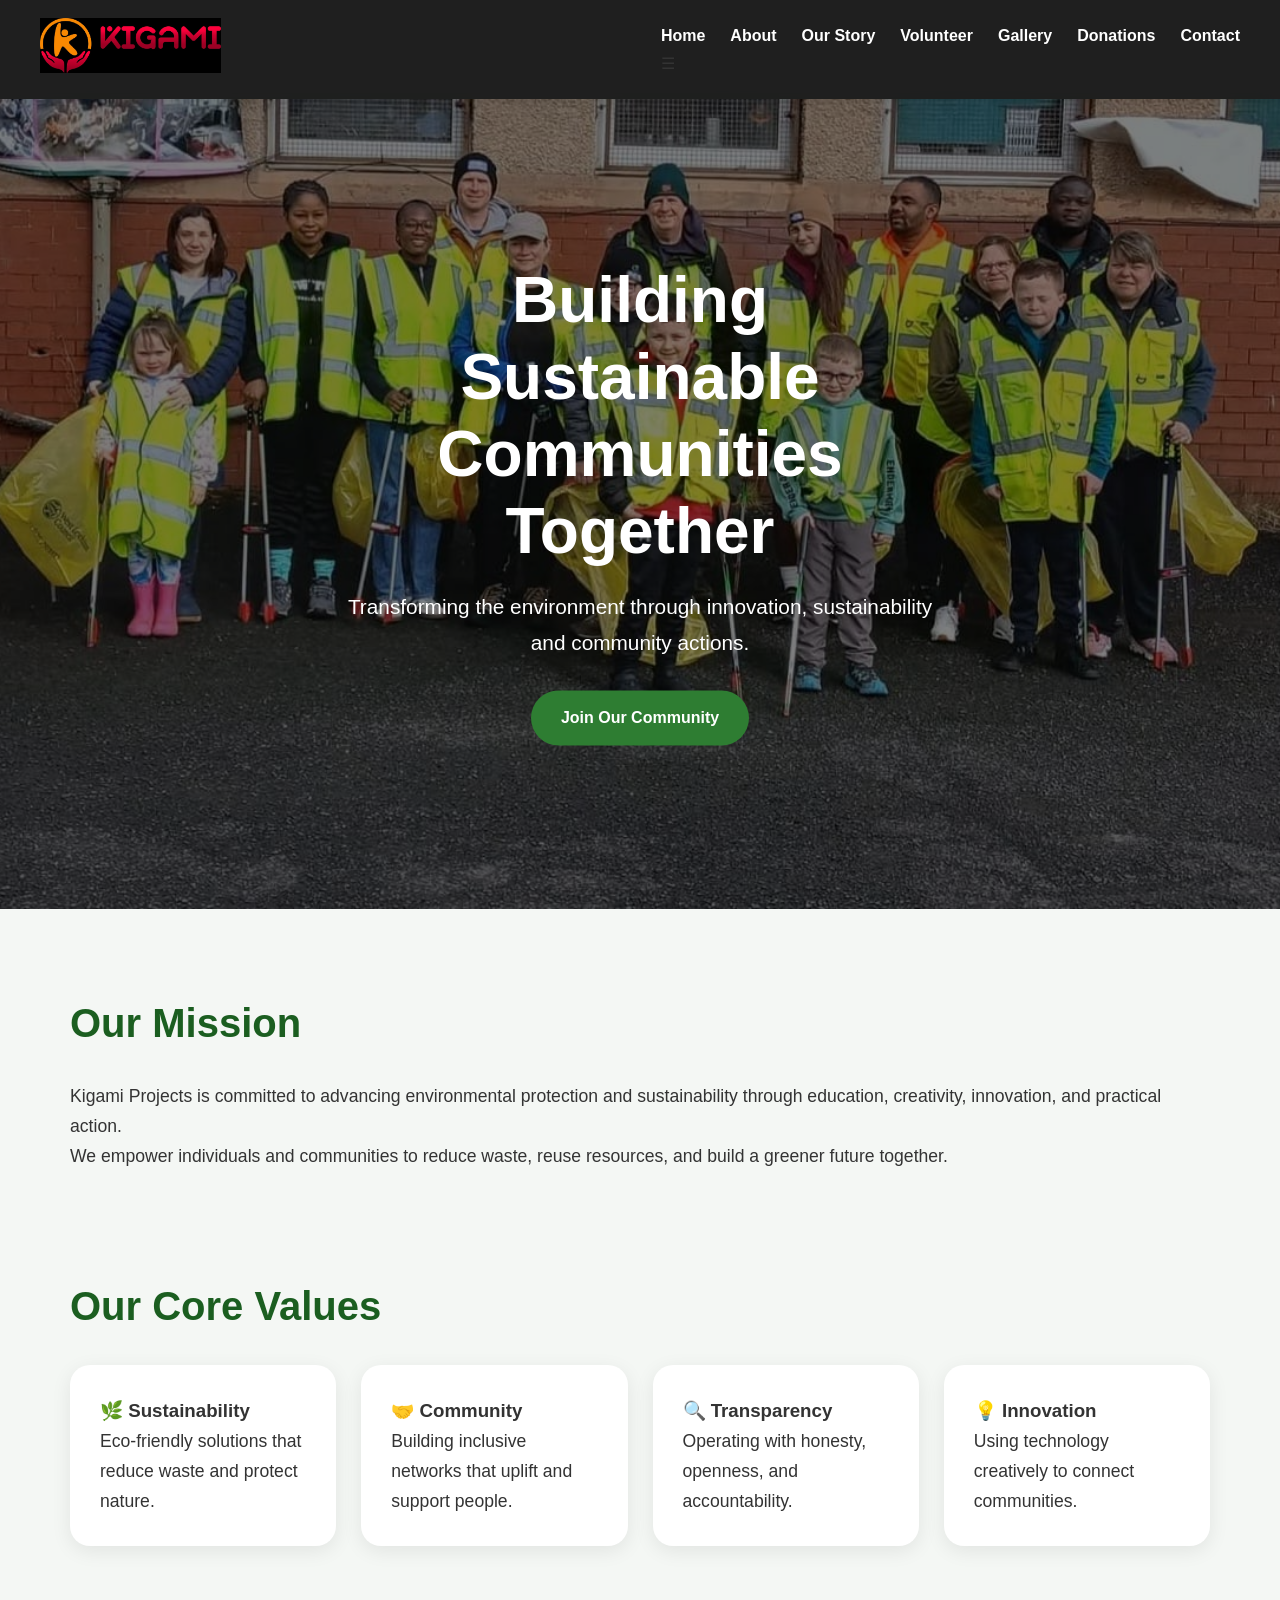
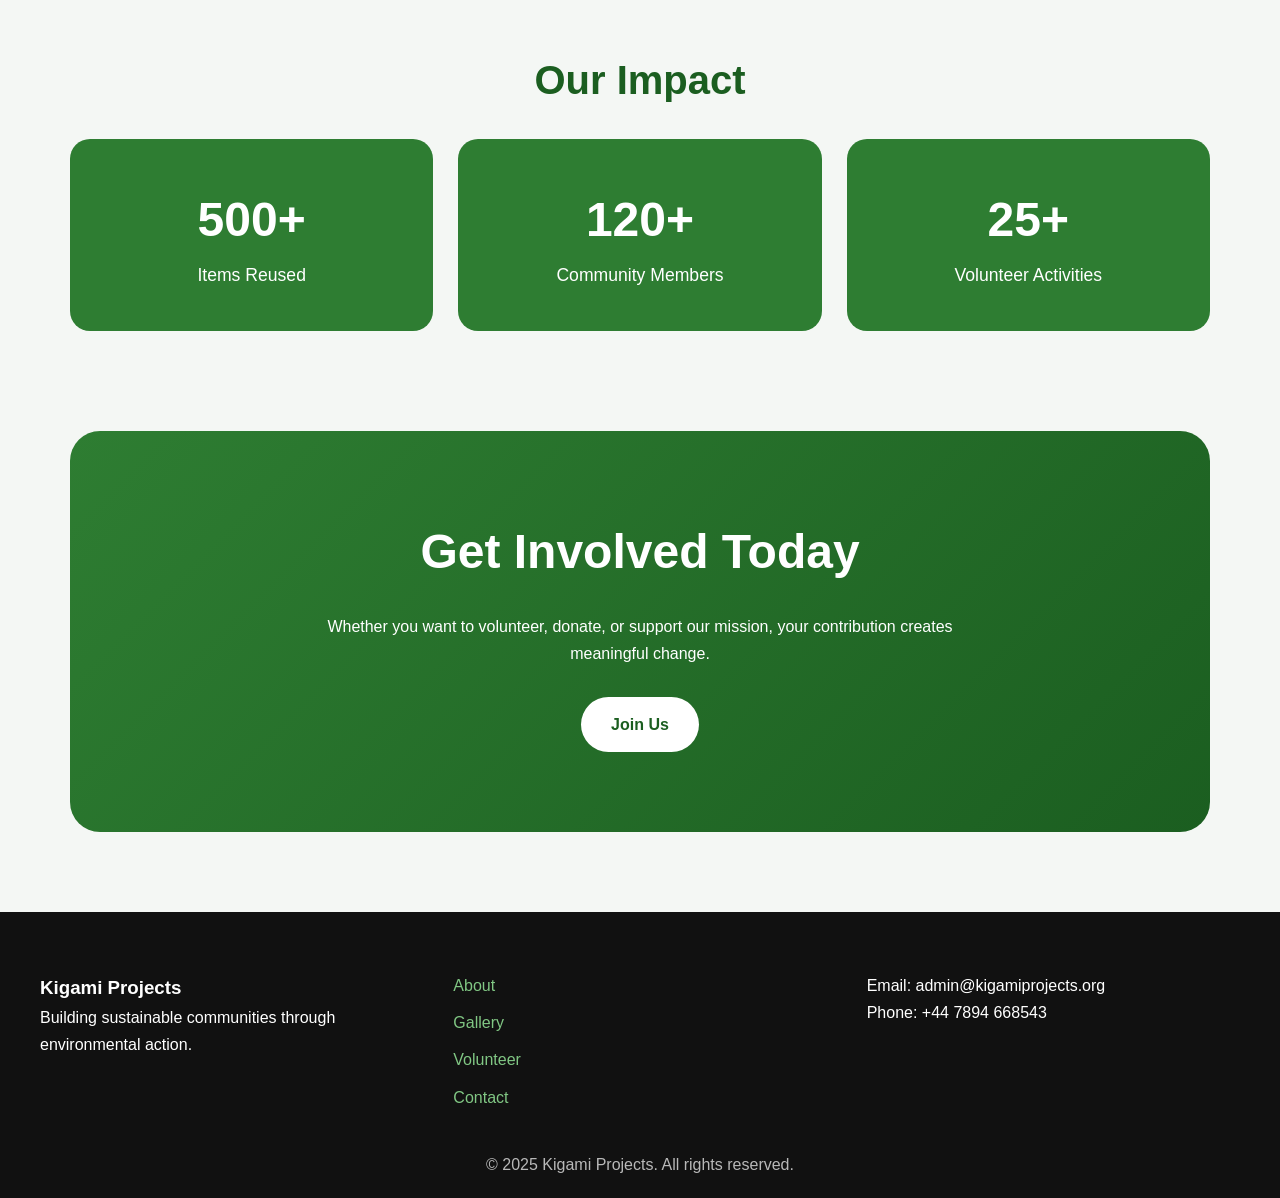
==== commit 6094ec03: "Removed DS_Store files" ====
--- a/index.html
+++ b/index.html
@@ -31,7 +31,14 @@
       </ul>
 
       <!-- MOBILE MENU BUTTON -->
-      <button class="hamburger" onclick="toggleMenu()">
+     <button
+  class="hamburger"
+  aria-label="Toggle menu"
+  aria-expanded="false"
+  onclick="toggleMenu()"
+>
+  ☰
+</button>
         ☰
       </button>
 
--- a/style.css
+++ b/style.css
@@ -428,4 +428,11 @@
     padding: 20px 15px;
     font-size: 0.9rem;
   }
+}
+.mobile-menu {
+  display: none;
+}
+
+.mobile-menu.show {
+  display: flex;
 }
--- a/style.css
+++ b/style.css
@@ -428,4 +428,11 @@
     padding: 20px 15px;
     font-size: 0.9rem;
   }
+}
+.mobile-menu {
+  display: none;
+}
+
+.mobile-menu.show {
+  display: flex;
 }
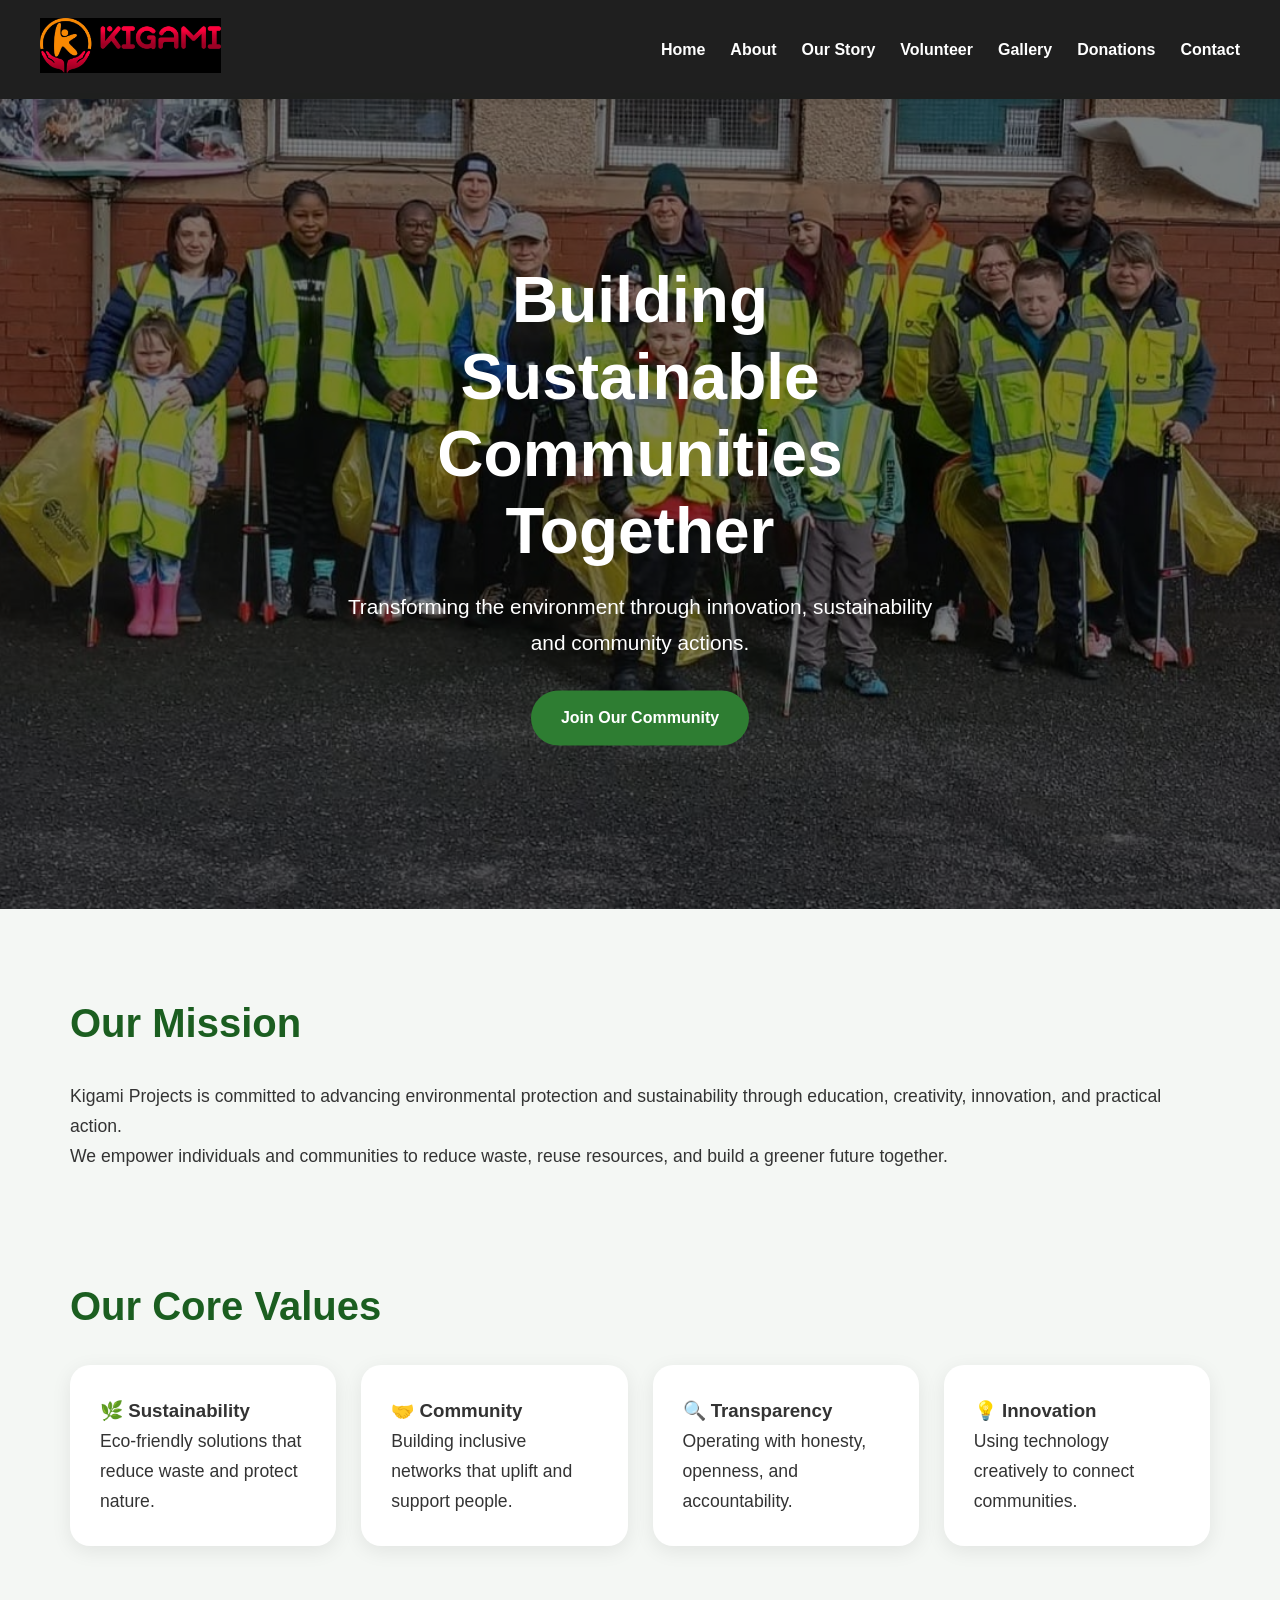
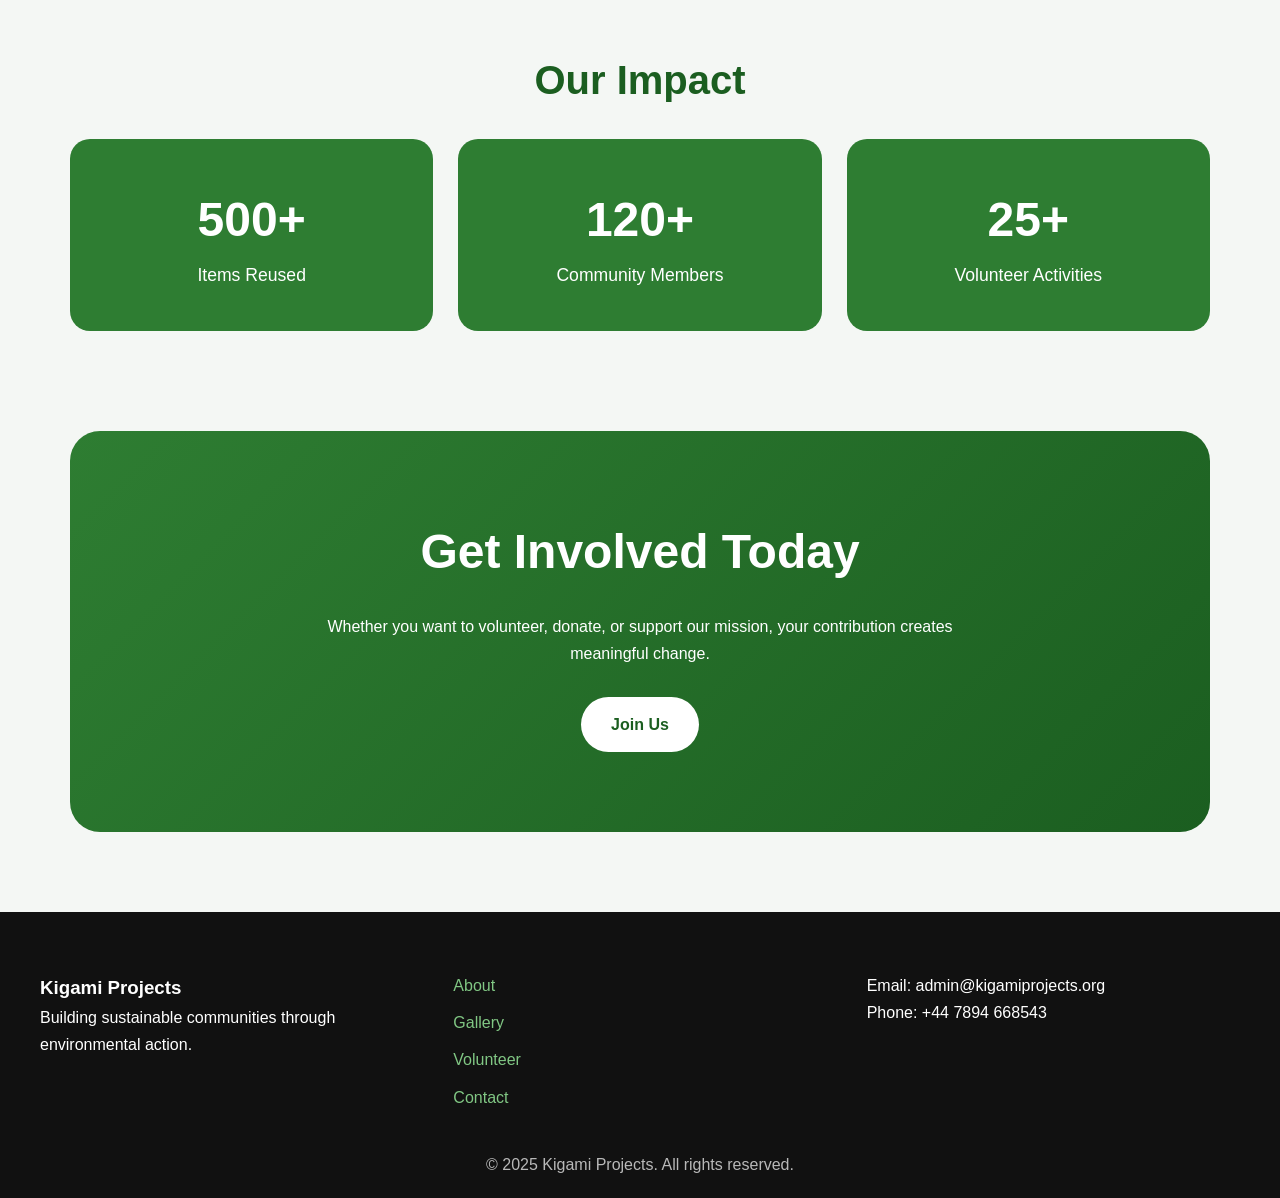
==== commit 02f4bbe0: "Update hamburger menu and site improvements" ====
--- a/index.html
+++ b/index.html
@@ -31,14 +31,7 @@
       </ul>
 
       <!-- MOBILE MENU BUTTON -->
-     <button
-  class="hamburger"
-  aria-label="Toggle menu"
-  aria-expanded="false"
-  onclick="toggleMenu()"
->
-  ☰
-</button>
+      <button class="hamburger" onclick="toggleMenu()">
         ☰
       </button>
 
--- a/style.css
+++ b/style.css
@@ -1,8 +1,12 @@
+/* RESET */
+
 * {
   margin: 0;
   padding: 0;
   box-sizing: border-box;
 }
+
+/* BODY */
 
 body {
   font-family: 'Segoe UI', sans-serif;
@@ -34,6 +38,8 @@
   height: 55px;
 }
 
+/* DESKTOP MENU */
+
 .desktop-menu {
   display: flex;
   gap: 25px;
@@ -48,7 +54,65 @@
 }
 
 .desktop-menu a:hover,
-.desktop-menu .active {
+.desktop-menu a.active {
+  color: #81c784;
+}
+
+/* HAMBURGER */
+
+.hamburger {
+  display: none;
+
+  background: none;
+  border: none;
+
+  color: white;
+  font-size: 2rem;
+
+  cursor: pointer;
+}
+
+/* MOBILE MENU */
+
+.mobile-menu {
+  display: none;
+  flex-direction: column;
+
+  background: #111;
+
+  position: absolute;
+  top: 80px;
+  right: 20px;
+
+  width: 220px;
+
+  border-radius: 15px;
+
+  padding: 20px;
+
+  z-index: 999;
+}
+
+.mobile-menu.show {
+  display: flex;
+}
+
+.mobile-menu li {
+  list-style: none;
+  margin-bottom: 15px;
+}
+
+.mobile-menu li:last-child {
+  margin-bottom: 0;
+}
+
+.mobile-menu li a {
+  color: white;
+  text-decoration: none;
+  font-weight: 600;
+}
+
+.mobile-menu li a:hover {
   color: #81c784;
 }
 
@@ -216,6 +280,19 @@
   margin-bottom: 30px;
 }
 
+/* IMAGE GRID */
+
+.image-grid {
+  display: flex;
+  flex-wrap: wrap;
+  gap: 20px;
+}
+
+.image-grid img {
+  width: calc(50% - 10px);
+  border-radius: 20px;
+}
+
 /* FOOTER */
 
 footer {
@@ -245,22 +322,22 @@
   text-decoration: none;
 }
 
+.footer-links a:hover {
+  text-decoration: underline;
+}
+
 .copyright {
   text-align: center;
   opacity: 0.7;
 }
 
-/* MOBILE */
-
-.hamburger {
-  display: none;
-}
-
-.mobile-menu {
-  display: none;
-}
+/* MOBILE RESPONSIVE */
 
 @media (max-width: 768px) {
+
+  header {
+    padding: 15px 20px;
+  }
 
   .desktop-menu {
     display: none;
@@ -268,171 +345,34 @@
 
   .hamburger {
     display: block;
-
-    background: none;
-    border: none;
-
-    color: white;
-    font-size: 2rem;
-
-    cursor: pointer;
-  }
-
-  .mobile-menu {
-    position: absolute;
-    top: 90px;
-    right: 20px;
-
-    background: #111;
-
-    list-style: none;
-
-    width: 220px;
-
-    border-radius: 10px;
-
-    overflow: hidden;
-  }
-
-  .mobile-menu.show {
-    display: block;
-  }
-
-  .mobile-menu li a {
-    display: block;
-
-    padding: 15px 20px;
-
-    color: white;
-    text-decoration: none;
   }
 
   .hero-content h1 {
     font-size: 2.5rem;
   }
 
-  .cta-section h2 {
+  .hero-content p {
+    font-size: 1rem;
+  }
+
+  main {
+    padding: 40px 20px;
+  }
+
+  .section h2 {
     font-size: 2rem;
-  }
-}
-@media (max-width: 768px) {
-
-  body {
-    overflow-x: hidden;
-  }
-
-  header {
-    padding: 15px 20px;
-  }
-
-  header h1 {
-    font-size: 1.5rem;
-    text-align: center;
-  }
-
-  nav {
-    margin-top: 0;
-  }
-
-  .nav-list {
-    flex-direction: column;
-    align-items: flex-start;
-    background-color: #0e0e0e;
-    position: absolute;
-    top: 70px;
-    left: 0;
-    width: 100%;
-    max-height: 0;
-    overflow: hidden;
-    transition: max-height 0.3s ease-in-out;
-    border-top: 1px solid #333;
-    z-index: 999;
-  }
-
-  .nav-list.active {
-    max-height: 600px;
-  }
-
-  .nav-list li {
-    width: 100%;
-  }
-
-  .nav-list li a {
-    padding: 15px 20px;
-    width: 100%;
-    display: block;
-    text-align: left;
-    border-bottom: 1px solid #333;
-    font-size: 1rem;
-  }
-
-  .hamburger {
-    display: block;
-    top: 15px;
-    right: 20px;
-  }
-
-  main,
-  .form-section {
-    margin: 20px 10px;
-    padding: 20px 15px;
-    width: auto;
-  }
-
-  main h1,
-  main h2,
-  .form-section h2 {
-    font-size: 1.7rem;
-  }
-
-  main p,
-  .form-section p,
-  form label,
-  form input,
-  form textarea {
-    font-size: 1rem;
-  }
-
-  .hero-image,
-  .community-image,
-  .qr-code,
-  .team-image,
-  .content-image,
-  .image-grid img,
-  main img {
-    width: 100%;
-    height: auto;
-    max-width: 100%;
   }
 
   .image-grid {
     flex-direction: column;
-    align-items: center;
-  }
-
-  .back-link,
-  .back-button-container {
-    padding: 0 15px;
-    text-align: center;
-  }
-
-  .back-button-container a,
-  .back-link a,
-  .donate-button,
-  form button {
+  }
+
+  .image-grid img {
     width: 100%;
-    text-align: center;
   }
 
   footer {
-    padding: 20px 15px;
-    font-size: 0.9rem;
-  }
-}
-.mobile-menu {
-  display: none;
-}
-
-.mobile-menu.show {
-  display: flex;
+    padding: 40px 20px;
+  }
+
 }
--- a/style.css
+++ b/style.css
@@ -1,8 +1,12 @@
+/* RESET */
+
 * {
   margin: 0;
   padding: 0;
   box-sizing: border-box;
 }
+
+/* BODY */
 
 body {
   font-family: 'Segoe UI', sans-serif;
@@ -34,6 +38,8 @@
   height: 55px;
 }
 
+/* DESKTOP MENU */
+
 .desktop-menu {
   display: flex;
   gap: 25px;
@@ -48,7 +54,65 @@
 }
 
 .desktop-menu a:hover,
-.desktop-menu .active {
+.desktop-menu a.active {
+  color: #81c784;
+}
+
+/* HAMBURGER */
+
+.hamburger {
+  display: none;
+
+  background: none;
+  border: none;
+
+  color: white;
+  font-size: 2rem;
+
+  cursor: pointer;
+}
+
+/* MOBILE MENU */
+
+.mobile-menu {
+  display: none;
+  flex-direction: column;
+
+  background: #111;
+
+  position: absolute;
+  top: 80px;
+  right: 20px;
+
+  width: 220px;
+
+  border-radius: 15px;
+
+  padding: 20px;
+
+  z-index: 999;
+}
+
+.mobile-menu.show {
+  display: flex;
+}
+
+.mobile-menu li {
+  list-style: none;
+  margin-bottom: 15px;
+}
+
+.mobile-menu li:last-child {
+  margin-bottom: 0;
+}
+
+.mobile-menu li a {
+  color: white;
+  text-decoration: none;
+  font-weight: 600;
+}
+
+.mobile-menu li a:hover {
   color: #81c784;
 }
 
@@ -216,6 +280,19 @@
   margin-bottom: 30px;
 }
 
+/* IMAGE GRID */
+
+.image-grid {
+  display: flex;
+  flex-wrap: wrap;
+  gap: 20px;
+}
+
+.image-grid img {
+  width: calc(50% - 10px);
+  border-radius: 20px;
+}
+
 /* FOOTER */
 
 footer {
@@ -245,22 +322,22 @@
   text-decoration: none;
 }
 
+.footer-links a:hover {
+  text-decoration: underline;
+}
+
 .copyright {
   text-align: center;
   opacity: 0.7;
 }
 
-/* MOBILE */
-
-.hamburger {
-  display: none;
-}
-
-.mobile-menu {
-  display: none;
-}
+/* MOBILE RESPONSIVE */
 
 @media (max-width: 768px) {
+
+  header {
+    padding: 15px 20px;
+  }
 
   .desktop-menu {
     display: none;
@@ -268,171 +345,34 @@
 
   .hamburger {
     display: block;
-
-    background: none;
-    border: none;
-
-    color: white;
-    font-size: 2rem;
-
-    cursor: pointer;
-  }
-
-  .mobile-menu {
-    position: absolute;
-    top: 90px;
-    right: 20px;
-
-    background: #111;
-
-    list-style: none;
-
-    width: 220px;
-
-    border-radius: 10px;
-
-    overflow: hidden;
-  }
-
-  .mobile-menu.show {
-    display: block;
-  }
-
-  .mobile-menu li a {
-    display: block;
-
-    padding: 15px 20px;
-
-    color: white;
-    text-decoration: none;
   }
 
   .hero-content h1 {
     font-size: 2.5rem;
   }
 
-  .cta-section h2 {
+  .hero-content p {
+    font-size: 1rem;
+  }
+
+  main {
+    padding: 40px 20px;
+  }
+
+  .section h2 {
     font-size: 2rem;
-  }
-}
-@media (max-width: 768px) {
-
-  body {
-    overflow-x: hidden;
-  }
-
-  header {
-    padding: 15px 20px;
-  }
-
-  header h1 {
-    font-size: 1.5rem;
-    text-align: center;
-  }
-
-  nav {
-    margin-top: 0;
-  }
-
-  .nav-list {
-    flex-direction: column;
-    align-items: flex-start;
-    background-color: #0e0e0e;
-    position: absolute;
-    top: 70px;
-    left: 0;
-    width: 100%;
-    max-height: 0;
-    overflow: hidden;
-    transition: max-height 0.3s ease-in-out;
-    border-top: 1px solid #333;
-    z-index: 999;
-  }
-
-  .nav-list.active {
-    max-height: 600px;
-  }
-
-  .nav-list li {
-    width: 100%;
-  }
-
-  .nav-list li a {
-    padding: 15px 20px;
-    width: 100%;
-    display: block;
-    text-align: left;
-    border-bottom: 1px solid #333;
-    font-size: 1rem;
-  }
-
-  .hamburger {
-    display: block;
-    top: 15px;
-    right: 20px;
-  }
-
-  main,
-  .form-section {
-    margin: 20px 10px;
-    padding: 20px 15px;
-    width: auto;
-  }
-
-  main h1,
-  main h2,
-  .form-section h2 {
-    font-size: 1.7rem;
-  }
-
-  main p,
-  .form-section p,
-  form label,
-  form input,
-  form textarea {
-    font-size: 1rem;
-  }
-
-  .hero-image,
-  .community-image,
-  .qr-code,
-  .team-image,
-  .content-image,
-  .image-grid img,
-  main img {
-    width: 100%;
-    height: auto;
-    max-width: 100%;
   }
 
   .image-grid {
     flex-direction: column;
-    align-items: center;
-  }
-
-  .back-link,
-  .back-button-container {
-    padding: 0 15px;
-    text-align: center;
-  }
-
-  .back-button-container a,
-  .back-link a,
-  .donate-button,
-  form button {
+  }
+
+  .image-grid img {
     width: 100%;
-    text-align: center;
   }
 
   footer {
-    padding: 20px 15px;
-    font-size: 0.9rem;
-  }
-}
-.mobile-menu {
-  display: none;
-}
-
-.mobile-menu.show {
-  display: flex;
+    padding: 40px 20px;
+  }
+
 }
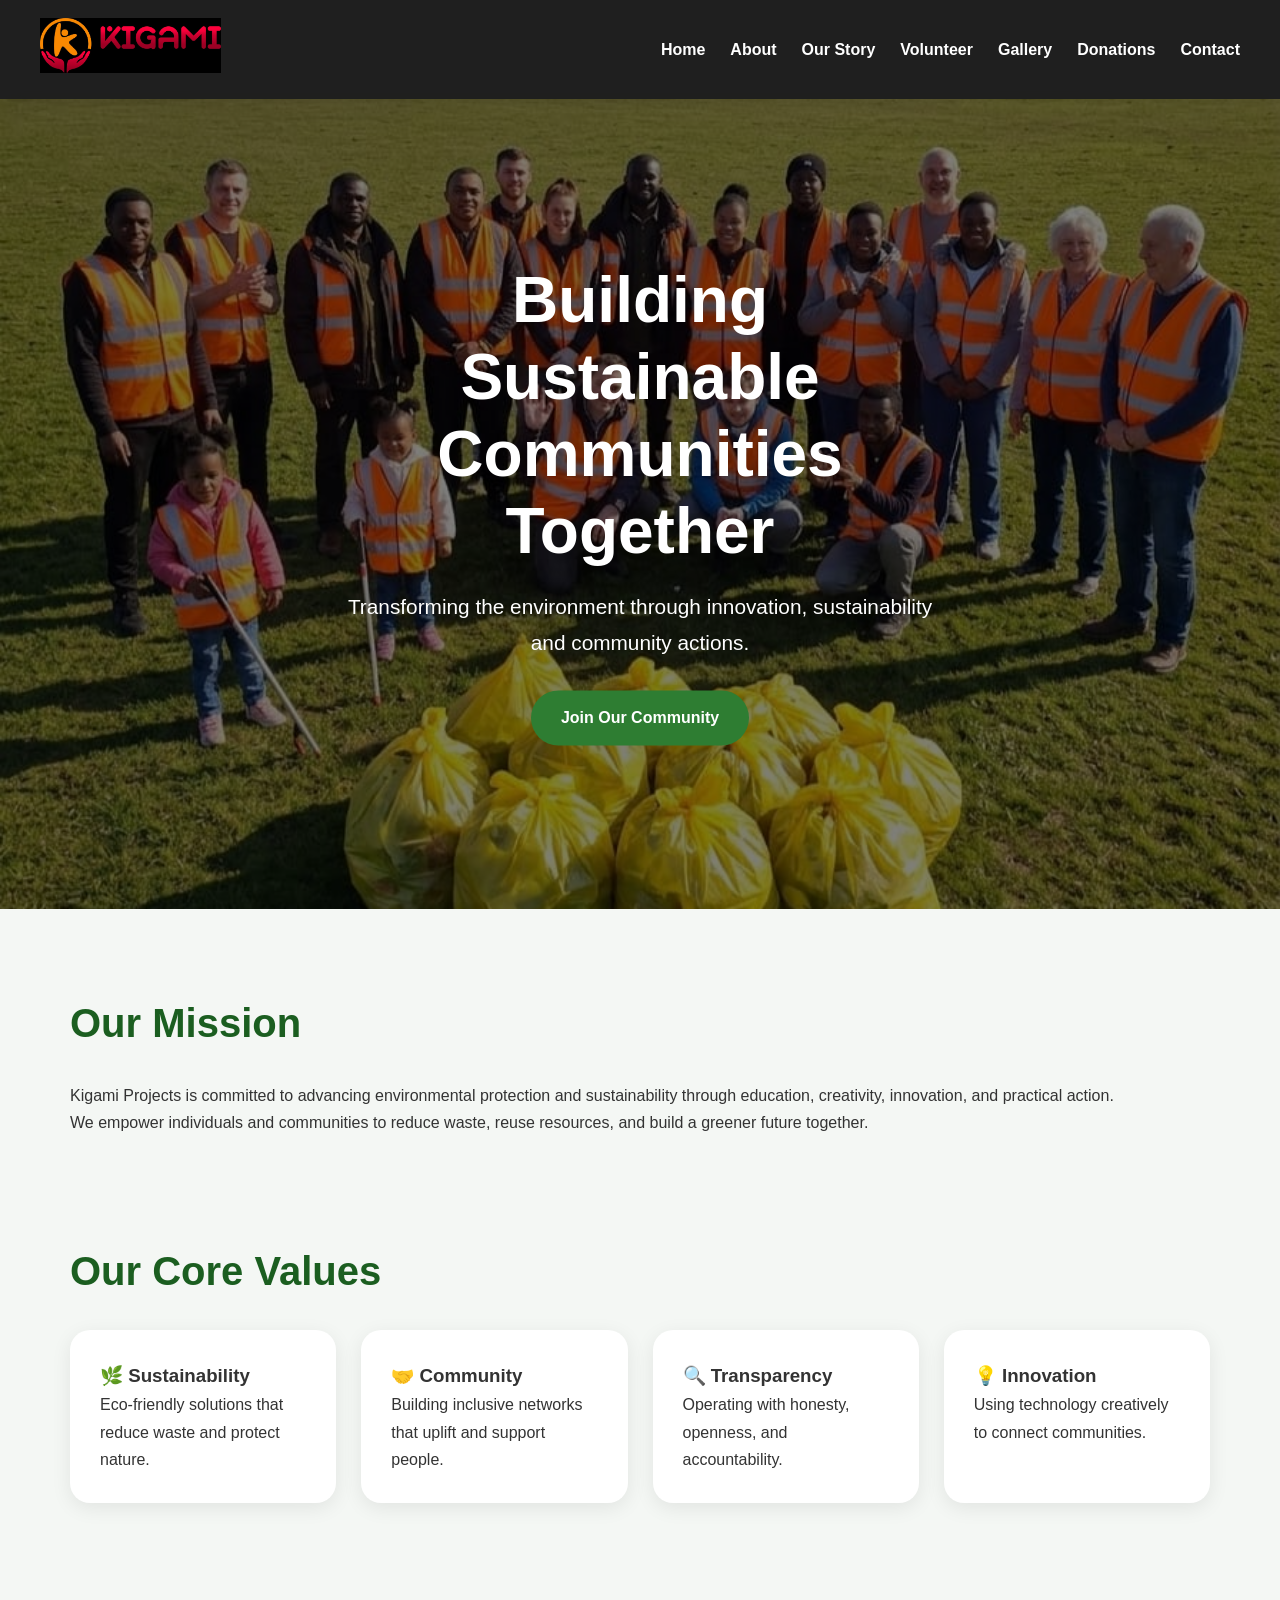
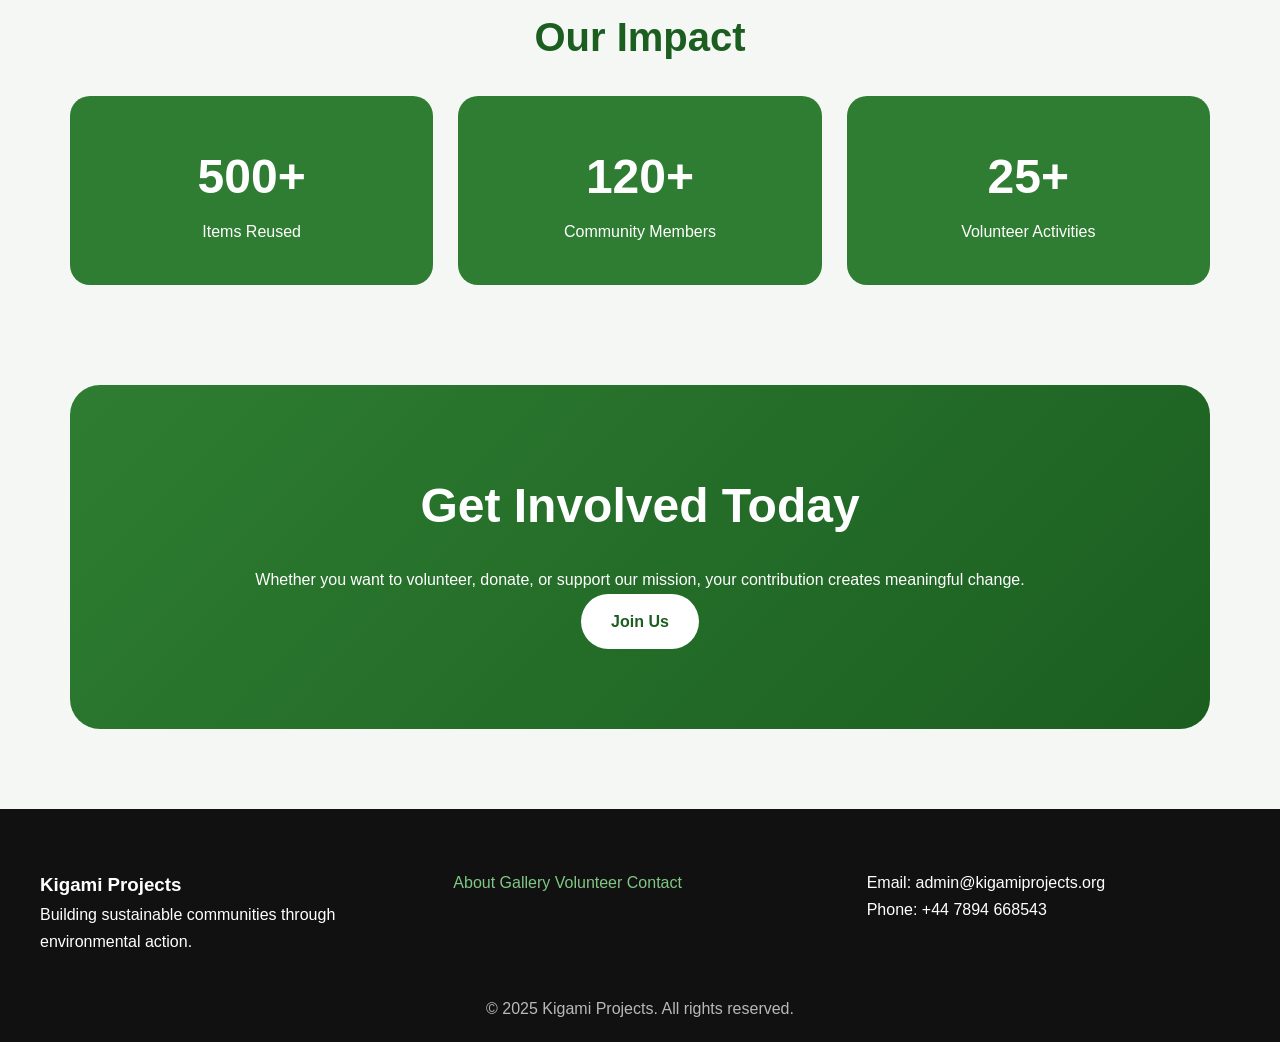
==== commit 911ec074: "Updated volunteer page and fixed layout" ====
--- a/index.html
+++ b/index.html
@@ -1,6 +1,6 @@
 <!DOCTYPE html>
 <html lang="en">
-  <link rel="stylesheet" href="style.css">
+
 <head>
   <meta charset="UTF-8" />
   <meta name="viewport" content="width=device-width, initial-scale=1.0"/>
@@ -15,15 +15,18 @@
 
   <!-- HEADER -->
   <header>
+
     <div class="logo">
       <img src="images/logo.png" alt="Kigami Projects Logo">
     </div>
 
     <nav>
+
+      <!-- DESKTOP MENU -->
       <ul class="desktop-menu">
         <li><a href="index.html">Home</a></li>
         <li><a href="about.html">About</a></li>
-         <li><a href="our-story.html">Our Story</a></li>
+        <li><a href="our-story.html">Our Story</a></li>
         <li><a href="volunteer.html">Volunteer</a></li>
         <li><a href="gallery.html">Gallery</a></li>
         <li><a href="donations.html">Donations</a></li>
@@ -39,13 +42,15 @@
       <ul class="mobile-menu" id="mobileMenu">
         <li><a href="index.html">Home</a></li>
         <li><a href="about.html">About</a></li>
-         <li><a href="our-story.html">Our Story</a></li>
+        <li><a href="our-story.html">Our Story</a></li>
         <li><a href="volunteer.html">Volunteer</a></li>
         <li><a href="gallery.html">Gallery</a></li>
         <li><a href="donations.html">Donations</a></li>
         <li><a href="contact.html">Contact</a></li>
       </ul>
+
     </nav>
+
   </header>
 
   <!-- HERO SECTION -->
@@ -77,14 +82,11 @@
       <h2>Our Mission</h2>
 
       <p>
-        Kigami Projects is committed to advancing environmental
-        protection and sustainability through education,
-        creativity, innovation, and practical action.
-      </p>
-
-      <p>
-        We empower individuals and communities to reduce waste,
-        reuse resources, and build a greener future together.
+        Kigami Projects is committed to advancing environmental protection and sustainability through education, creativity, innovation, and practical action.
+      </p>
+
+      <p>
+        We empower individuals and communities to reduce waste, reuse resources, and build a greener future together.
       </p>
     </section>
 
@@ -96,33 +98,26 @@
 
         <div class="value-card">
           <h3>🌿 Sustainability</h3>
-          <p>
-            Eco-friendly solutions that reduce waste and protect nature.
-          </p>
+          <p>Eco-friendly solutions that reduce waste and protect nature.</p>
         </div>
 
         <div class="value-card">
           <h3>🤝 Community</h3>
-          <p>
-            Building inclusive networks that uplift and support people.
-          </p>
+          <p>Building inclusive networks that uplift and support people.</p>
         </div>
 
         <div class="value-card">
           <h3>🔍 Transparency</h3>
-          <p>
-            Operating with honesty, openness, and accountability.
-          </p>
+          <p>Operating with honesty, openness, and accountability.</p>
         </div>
 
         <div class="value-card">
           <h3>💡 Innovation</h3>
-          <p>
-            Using technology creatively to connect communities.
-          </p>
-        </div>
-
-      </div>
+          <p>Using technology creatively to connect communities.</p>
+        </div>
+
+      </div>
+
     </section>
 
     <!-- IMPACT -->
@@ -176,10 +171,7 @@
 
       <div>
         <h3>Kigami Projects</h3>
-
-        <p>
-          Building sustainable communities through environmental action.
-        </p>
+        <p>Building sustainable communities through environmental action.</p>
       </div>
 
       <div class="footer-links">
--- a/style.css
+++ b/style.css
@@ -1,5 +1,4 @@
 /* RESET */
-
 * {
   margin: 0;
   padding: 0;
@@ -7,7 +6,6 @@
 }
 
 /* BODY */
-
 body {
   font-family: 'Segoe UI', sans-serif;
   background: #f4f7f4;
@@ -16,7 +14,6 @@
 }
 
 /* HEADER */
-
 header {
   position: sticky;
   top: 0;
@@ -39,7 +36,6 @@
 }
 
 /* DESKTOP MENU */
-
 .desktop-menu {
   display: flex;
   gap: 25px;
@@ -59,37 +55,26 @@
 }
 
 /* HAMBURGER */
-
 .hamburger {
   display: none;
-
   background: none;
   border: none;
-
   color: white;
   font-size: 2rem;
-
   cursor: pointer;
 }
 
 /* MOBILE MENU */
-
 .mobile-menu {
   display: none;
   flex-direction: column;
-
   background: #111;
-
   position: absolute;
   top: 80px;
   right: 20px;
-
   width: 220px;
-
   border-radius: 15px;
-
   padding: 20px;
-
   z-index: 999;
 }
 
@@ -102,10 +87,6 @@
   margin-bottom: 15px;
 }
 
-.mobile-menu li:last-child {
-  margin-bottom: 0;
-}
-
 .mobile-menu li a {
   color: white;
   text-decoration: none;
@@ -117,7 +98,6 @@
 }
 
 /* HERO */
-
 .hero {
   position: relative;
   height: 90vh;
@@ -140,12 +120,9 @@
   position: absolute;
   top: 50%;
   left: 50%;
-
   transform: translate(-50%, -50%);
-
   text-align: center;
   color: white;
-
   max-width: 800px;
   padding: 20px;
 }
@@ -162,19 +139,14 @@
 }
 
 /* BUTTONS */
-
 .btn {
   display: inline-block;
   padding: 14px 30px;
-
   background: #2e7d32;
   color: white;
-
   text-decoration: none;
   font-weight: bold;
-
   border-radius: 50px;
-
   transition: 0.3s ease;
 }
 
@@ -189,7 +161,6 @@
 }
 
 /* MAIN */
-
 main {
   max-width: 1200px;
   margin: auto;
@@ -206,12 +177,7 @@
   color: #1b5e20;
 }
 
-.section p {
-  font-size: 1.1rem;
-}
-
 /* VALUES */
-
 .values-grid {
   display: grid;
   grid-template-columns: repeat(auto-fit, minmax(250px,1fr));
@@ -222,9 +188,7 @@
   background: white;
   padding: 30px;
   border-radius: 20px;
-
   box-shadow: 0 5px 20px rgba(0,0,0,0.08);
-
   transition: 0.3s ease;
 }
 
@@ -233,7 +197,6 @@
 }
 
 /* IMPACT */
-
 .impact-section {
   text-align: center;
 }
@@ -247,7 +210,6 @@
 .impact-card {
   background: #2e7d32;
   color: white;
-
   padding: 40px 20px;
   border-radius: 20px;
 }
@@ -257,15 +219,11 @@
 }
 
 /* CTA */
-
 .cta-section {
   background: linear-gradient(135deg, #2e7d32, #1b5e20);
-
-  color: white;
-
+  color: white;
   padding: 80px 40px;
   border-radius: 30px;
-
   text-align: center;
 }
 
@@ -274,14 +232,7 @@
   margin-bottom: 20px;
 }
 
-.cta-section p {
-  max-width: 700px;
-  margin: auto;
-  margin-bottom: 30px;
-}
-
 /* IMAGE GRID */
-
 .image-grid {
   display: flex;
   flex-wrap: wrap;
@@ -293,28 +244,76 @@
   border-radius: 20px;
 }
 
+/* COMMUNITY GRID */
+.community-grid {
+  display: grid;
+  grid-template-columns: 1fr 1fr;
+  gap: 35px;
+  margin-top: 60px;
+}
+
+.new-section {
+  background: white;
+  border-radius: 22px;
+  overflow: hidden;
+  box-shadow: 0 8px 25px rgba(0,0,0,0.08);
+  transition: 0.3s ease;
+}
+
+.new-section:hover {
+  transform: translateY(-5px);
+}
+
+.new-section img {
+  width: 100%;
+  height: 250px;
+  object-fit: cover;
+}
+
+.new-section-content {
+  padding: 25px;
+}
+
+.new-section h2 {
+  color: #1b5e20;
+  margin-bottom: 18px;
+  font-size: 2rem;
+}
+
+.new-section h3 {
+  color: #2e7d32;
+  margin-top: 20px;
+  margin-bottom: 12px;
+}
+
+.new-section p {
+  color: #555;
+  line-height: 1.8;
+  margin-bottom: 16px;
+}
+
+.new-section ul {
+  padding-left: 20px;
+  margin-bottom: 18px;
+}
+
+.new-section li {
+  margin-bottom: 8px;
+  color: #444;
+}
+
 /* FOOTER */
-
 footer {
   background: #111;
   color: white;
-
   padding: 60px 40px 20px;
 }
 
 .footer-content {
   display: grid;
   grid-template-columns: repeat(auto-fit, minmax(250px,1fr));
-
   gap: 40px;
-
   margin-bottom: 40px;
-}
-
-.footer-links {
-  display: flex;
-  flex-direction: column;
-  gap: 10px;
 }
 
 .footer-links a {
@@ -322,22 +321,13 @@
   text-decoration: none;
 }
 
-.footer-links a:hover {
-  text-decoration: underline;
-}
-
 .copyright {
   text-align: center;
   opacity: 0.7;
 }
 
-/* MOBILE RESPONSIVE */
-
+/* MOBILE */
 @media (max-width: 768px) {
-
-  header {
-    padding: 15px 20px;
-  }
 
   .desktop-menu {
     display: none;
@@ -359,20 +349,11 @@
     padding: 40px 20px;
   }
 
-  .section h2 {
-    font-size: 2rem;
-  }
-
-  .image-grid {
-    flex-direction: column;
-  }
-
-  .image-grid img {
-    width: 100%;
-  }
-
-  footer {
-    padding: 40px 20px;
-  }
-
+  .community-grid {
+    grid-template-columns: 1fr;
+  }
+
+  .new-section img {
+    height: 180px;
+  }
 }
